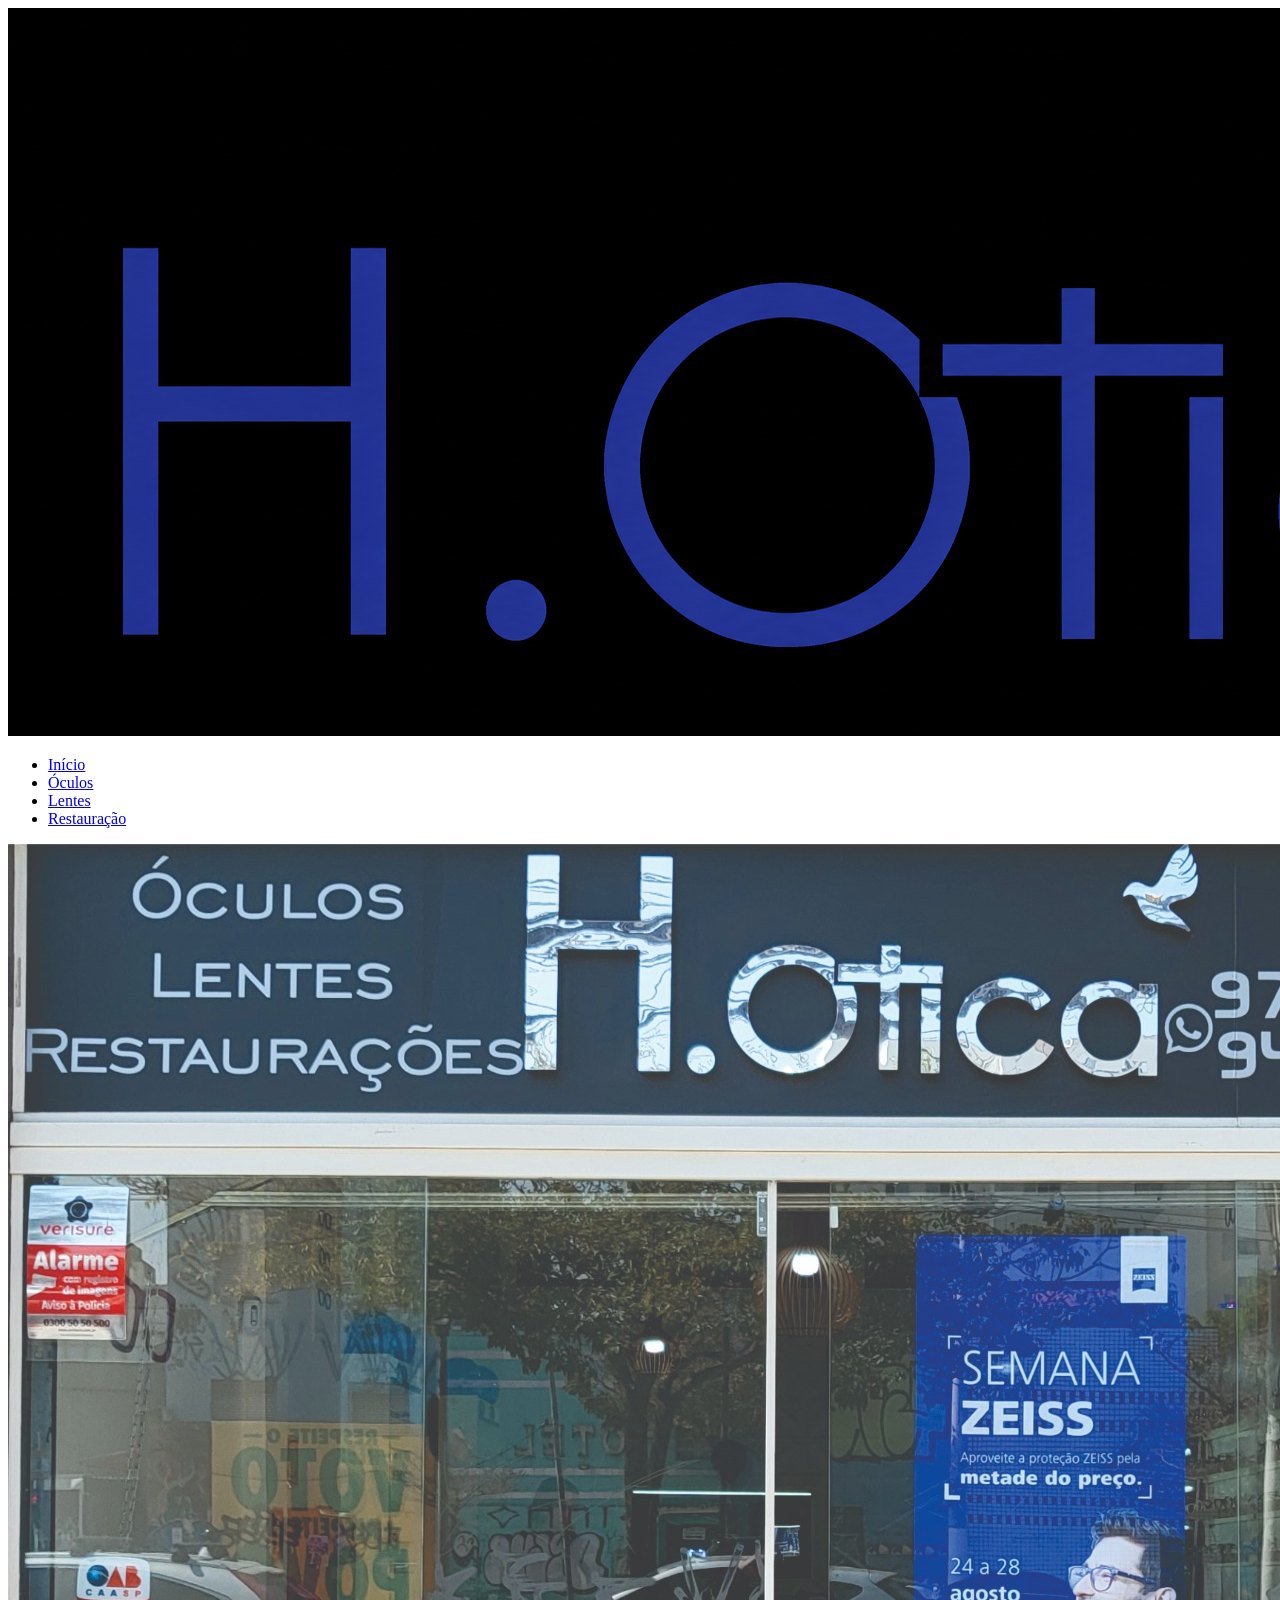
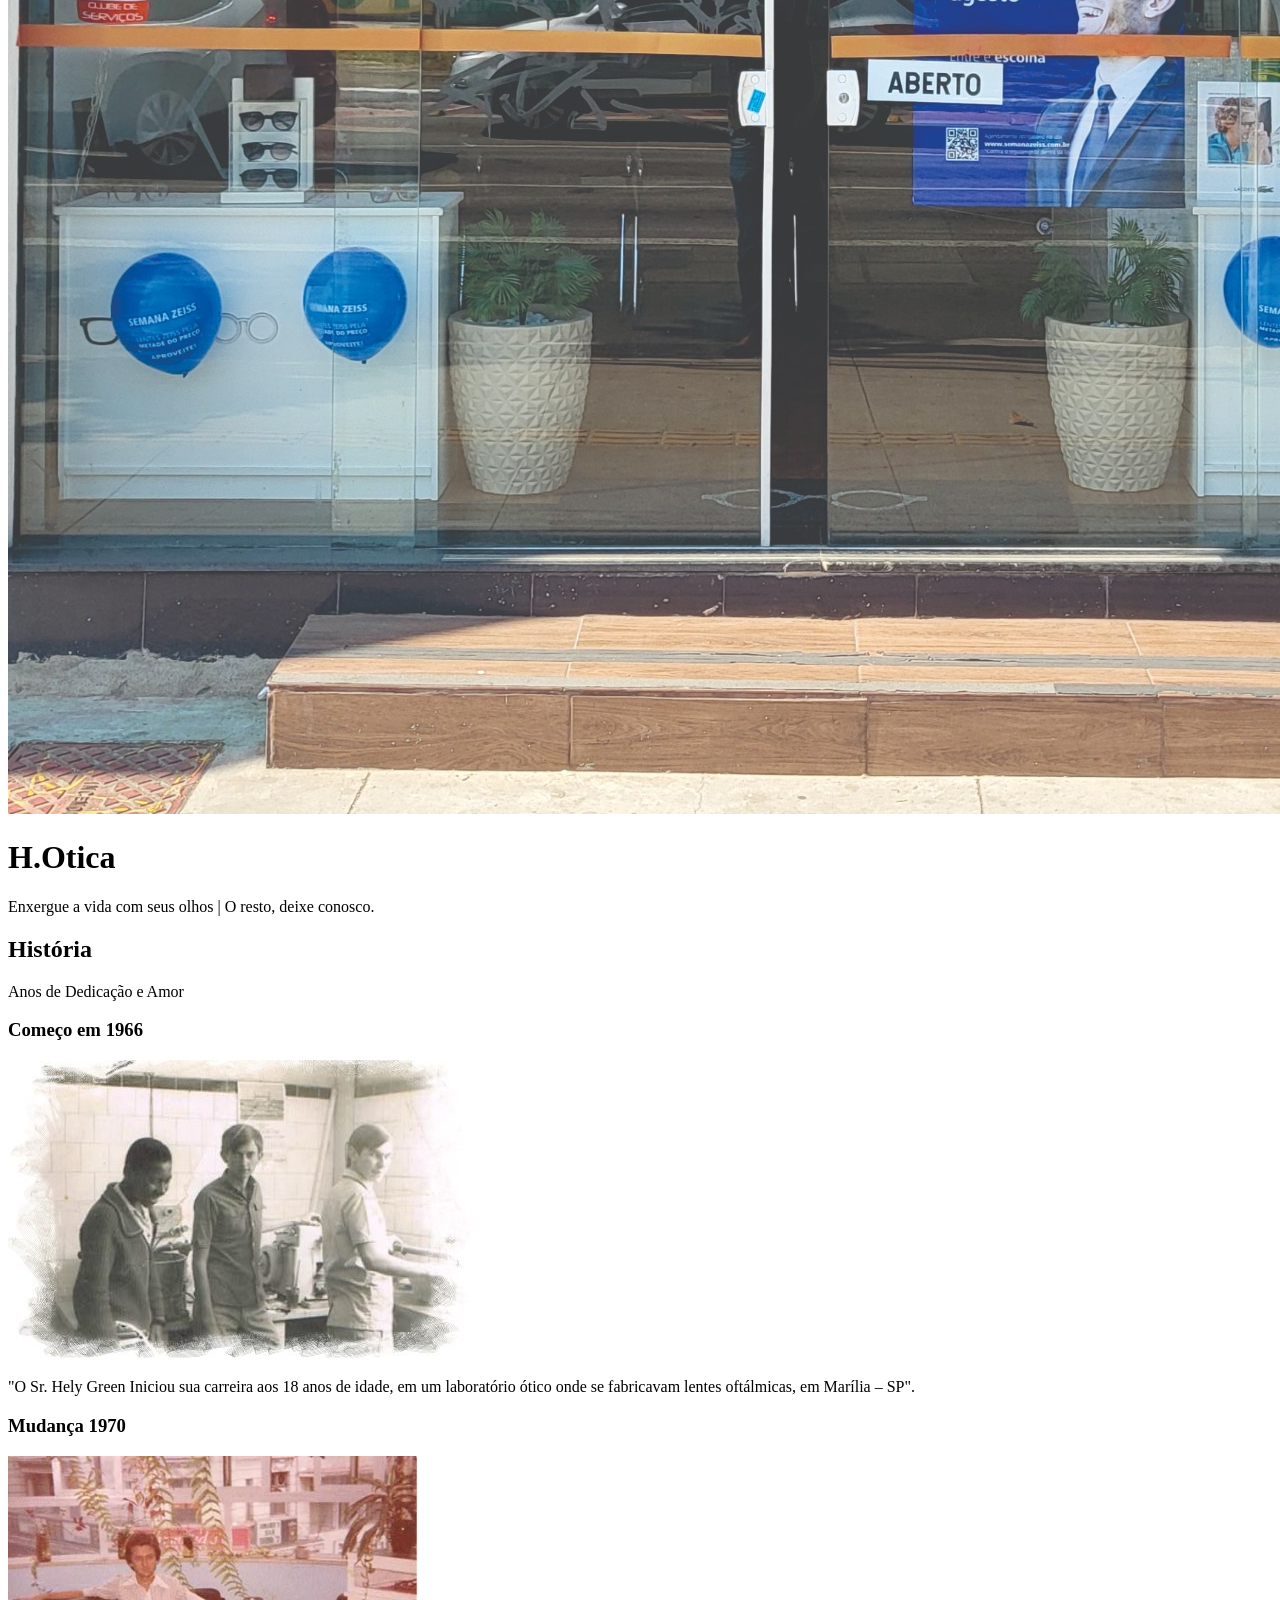
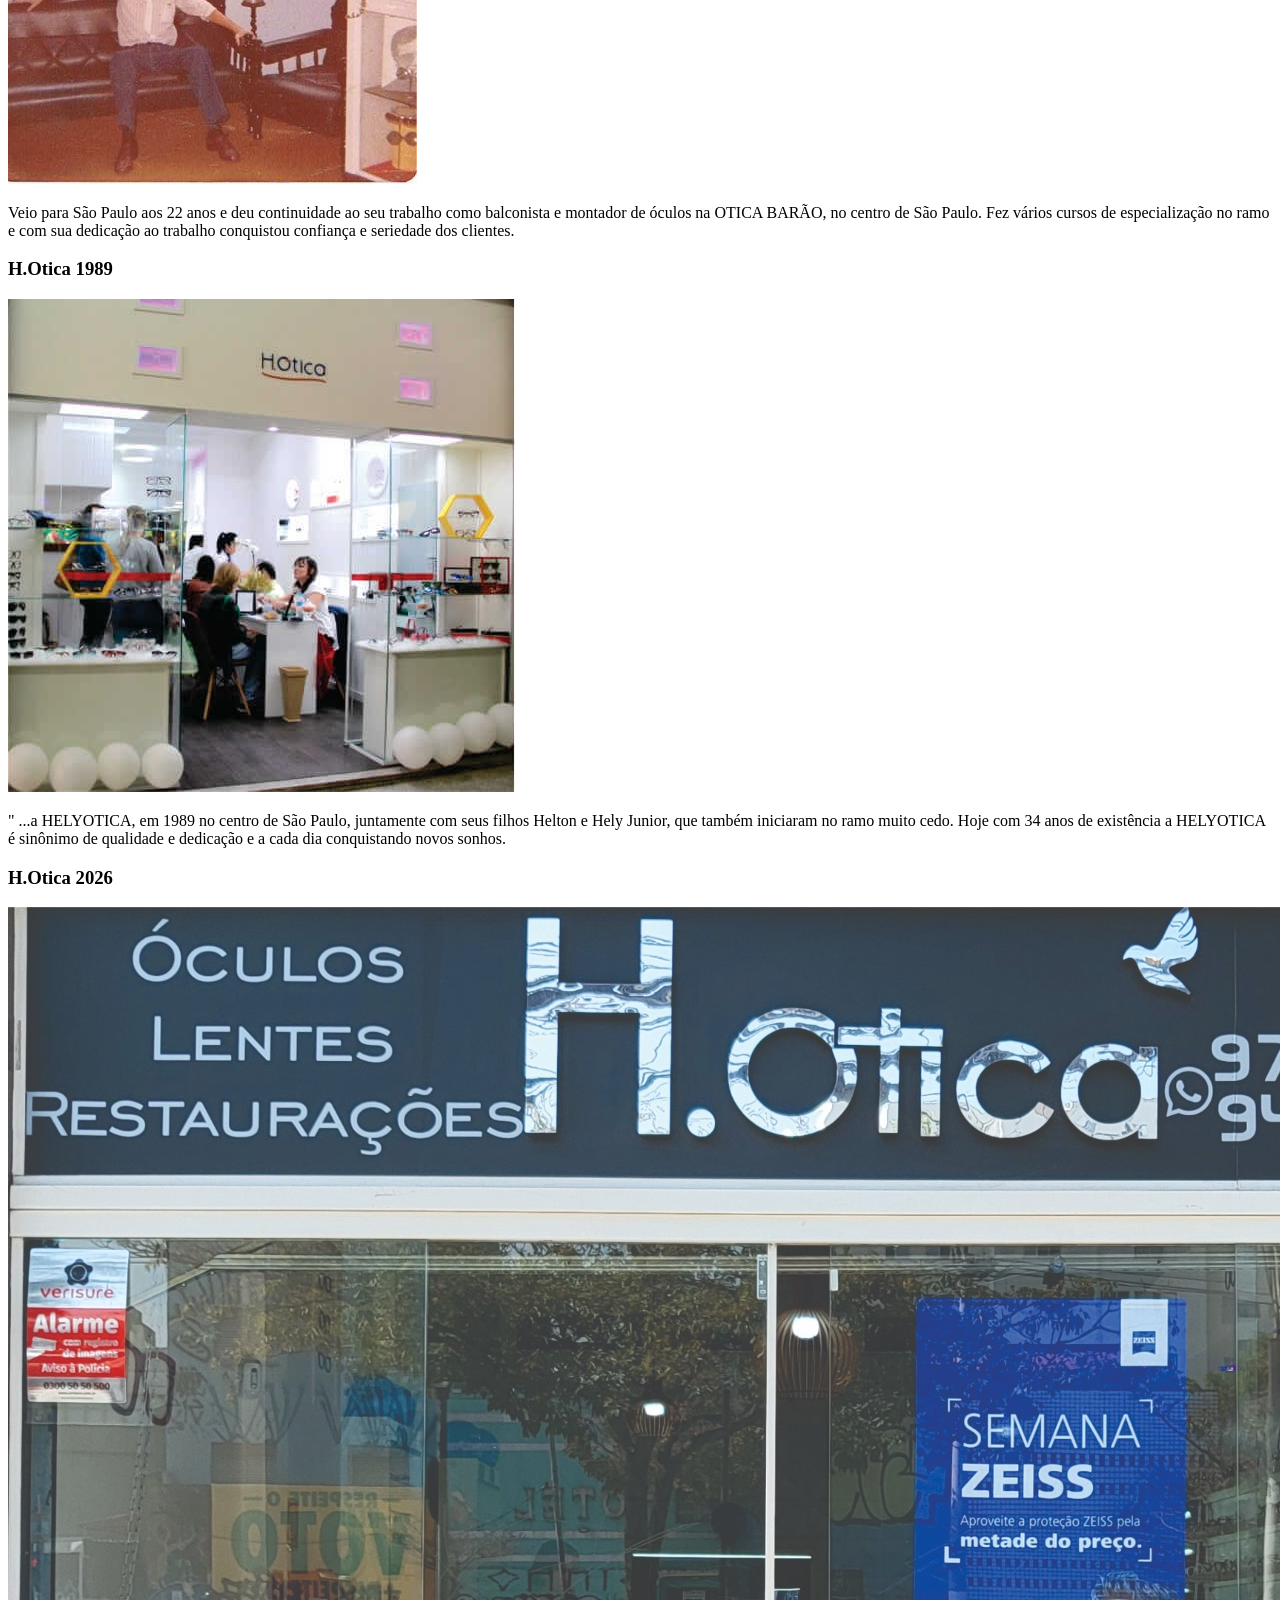
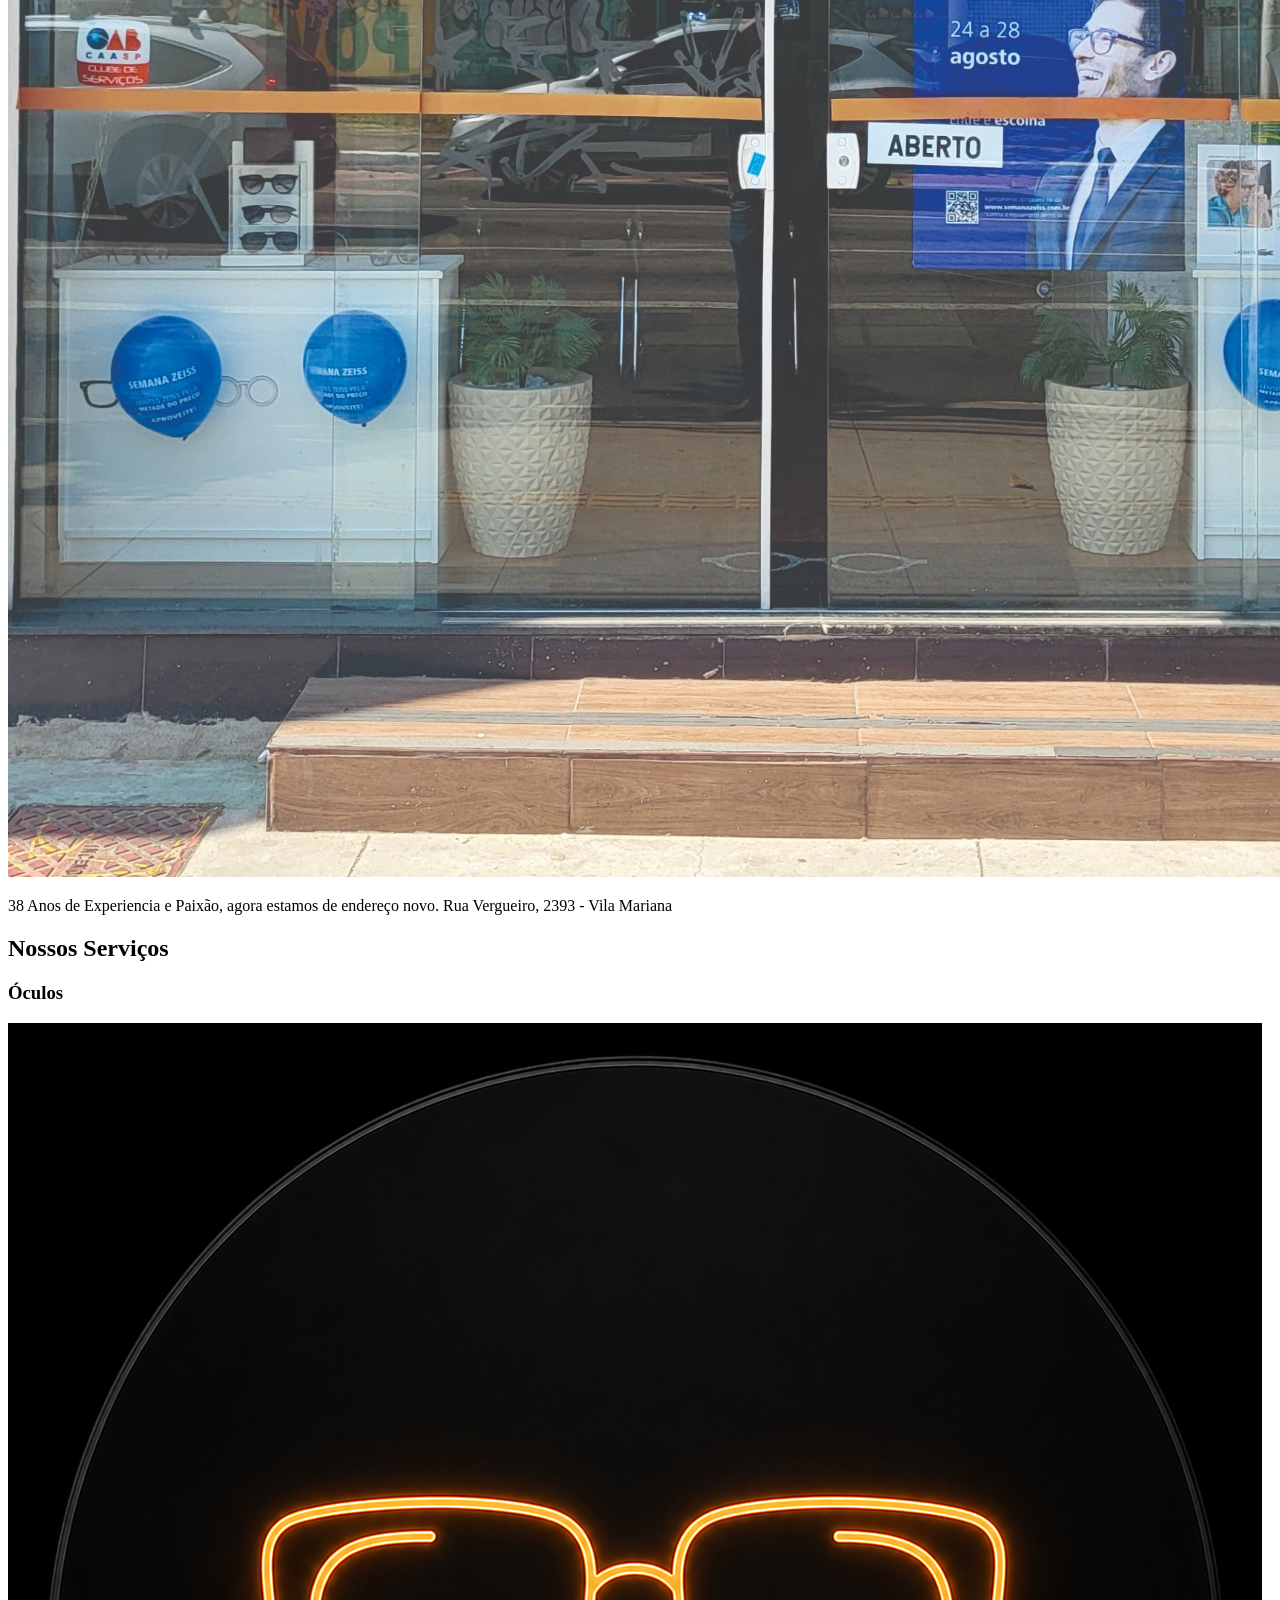
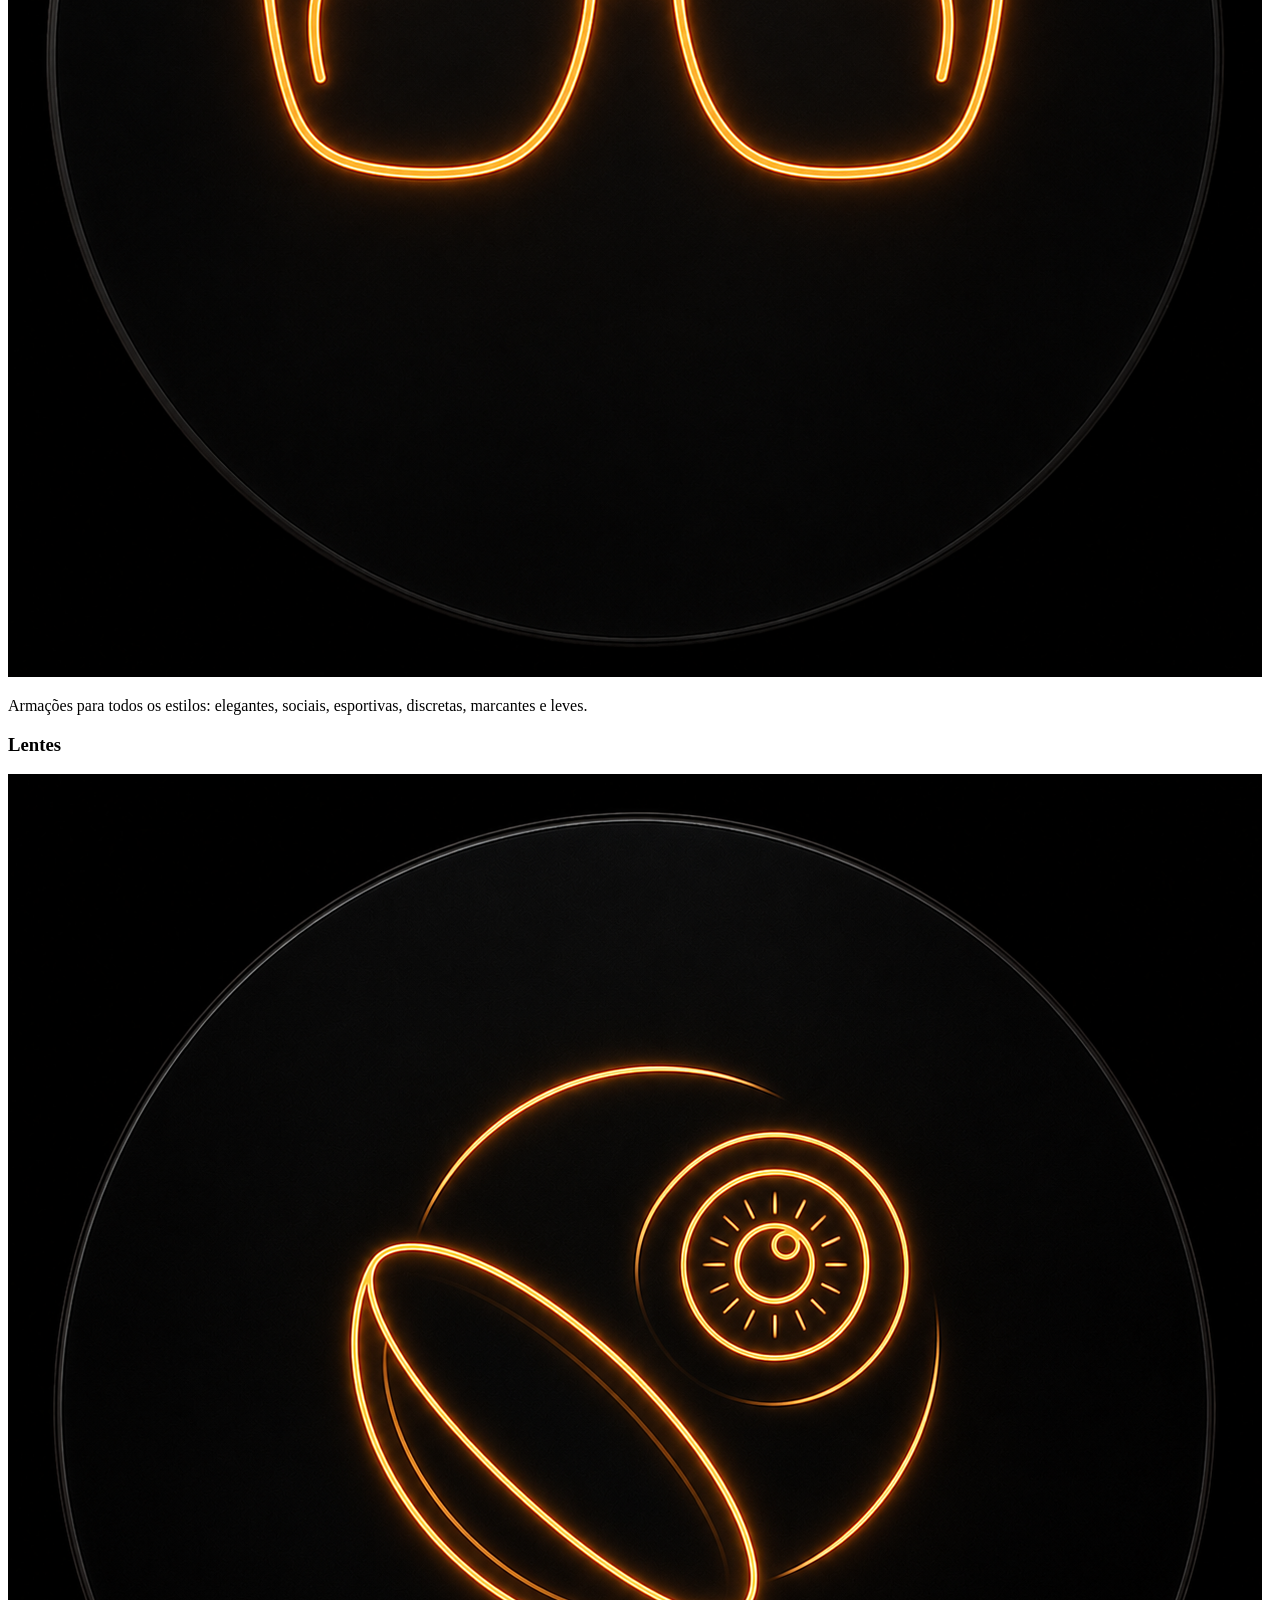
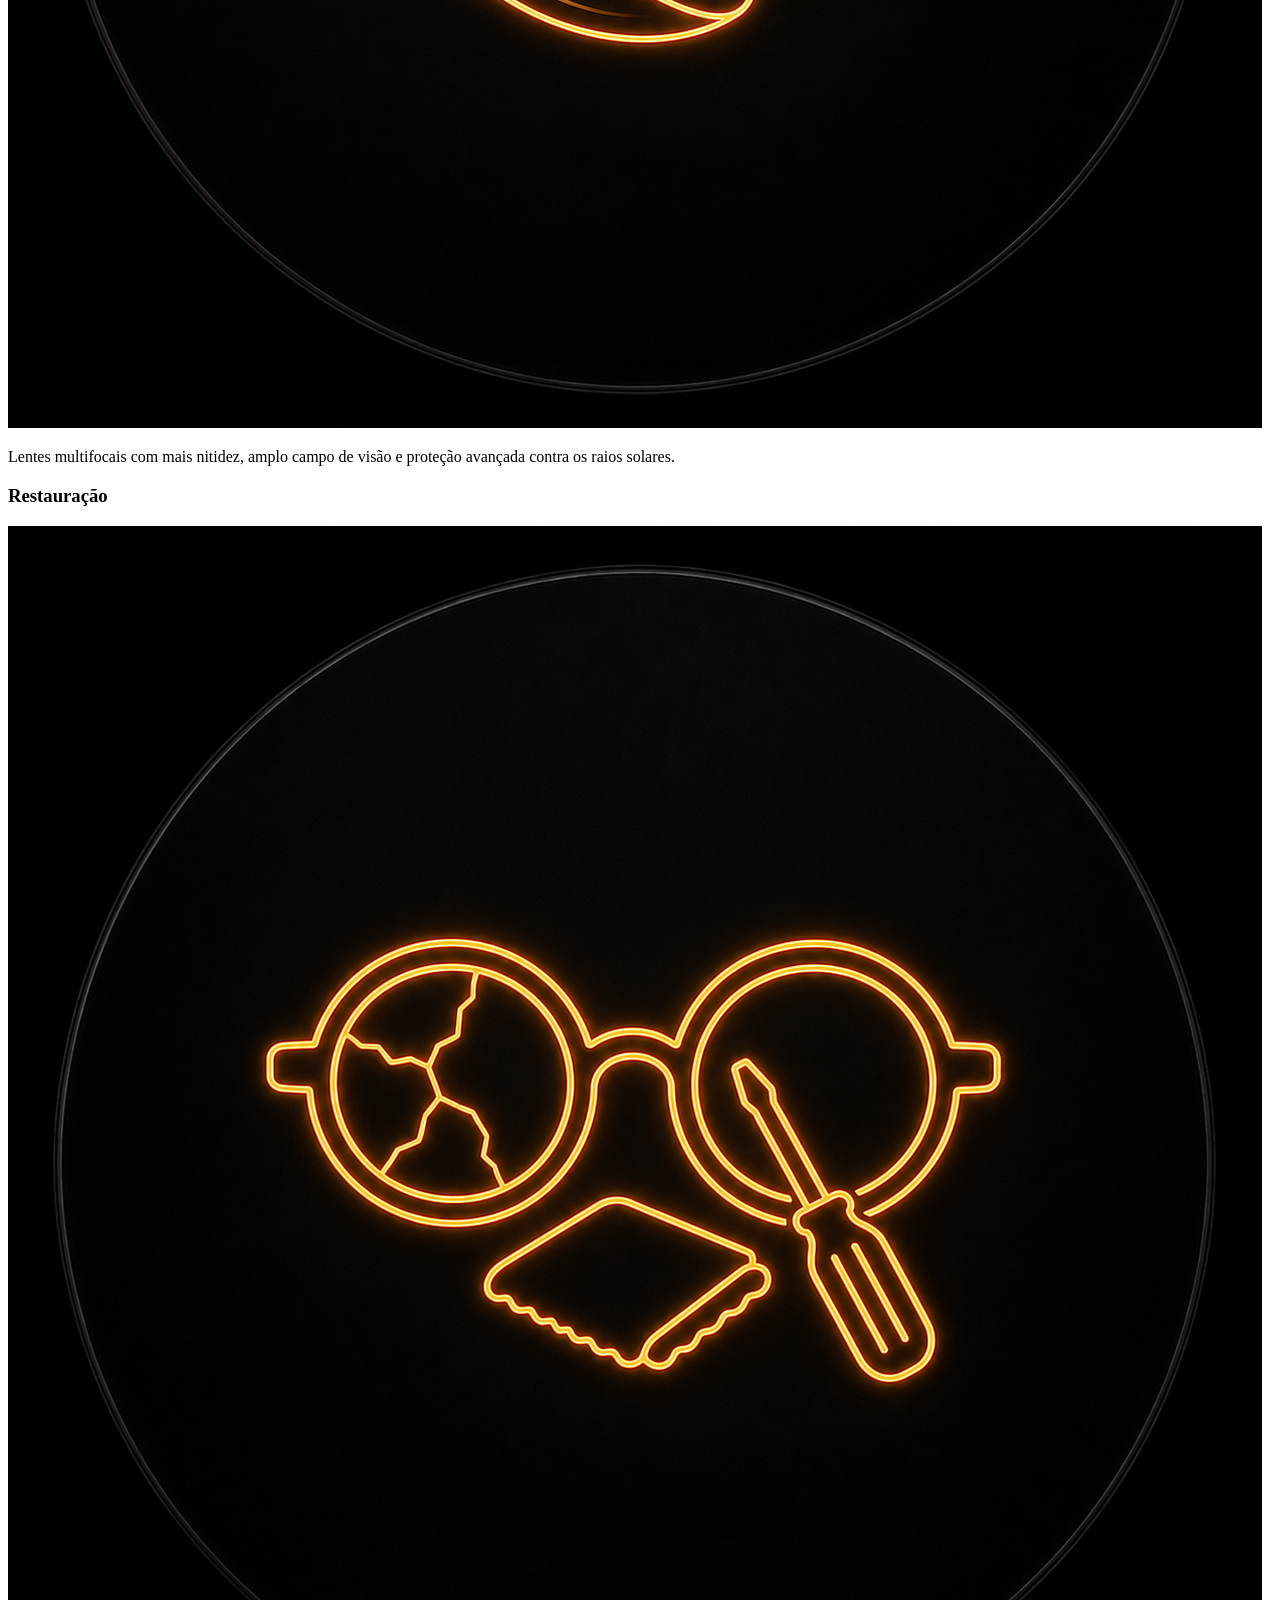
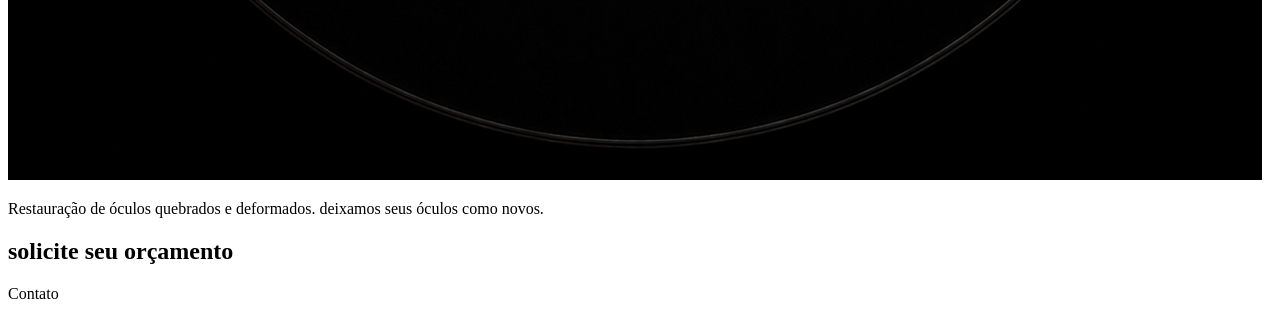
==== hotica.html @ 4bc835ba "primeiro commit" ====
<!DOCTYPE html>
<html lang="pt-BR">
<head>
    <meta charset="UTF-8">
    <meta name="viewport" content="width=device-width, initial-scale=1.0">
    <link rel="stylesheet" href="hotica-1.css">
    <title>H.otica</title>
</head>
<body>
    <div class = "particulas"></div>

    <nav class="menu">
        <img src="logo.png" alt="Logo da ótica" class="logo">
        <ul class="navegacao">

        <li>
            <a href="#inicio" class="'menu-link">Início</a>
        </li>

        <li>
            <a href="#oculos" class="menu-link">Óculos</a>
        </li>

        <li>
            <a href="#lentes" class="menu-link">Lentes</a>
        </li>

        <li>
            <a href="#restauracao" class="menu-link">Restauração</a>
        </li>

        </ul>
    </nav>

      <main id="inicio" class="cabecalho">

        <img src="foto4.jpeg" alt="H.otica" class="foto-logo">

        <h1>H.Otica</h1>
        <p>Enxergue a vida com seus olhos | O resto, deixe conosco.</p>

        <h2 class="historia">História</h2>
          <p class="historia">Anos de Dedicação e Amor</p>
         
         <h3 class="sub=titulo">Começo em 1966</h3>
         <img src="foto1.jpeg" alt="comeco" class="foto-historia">
             <p class="texto">"O Sr. Hely Green Iniciou sua carreira aos 18 anos de idade, em um laboratório ótico onde se fabricavam lentes oftálmicas, em Marília – SP".</p>

         <h3 class="sub-titulo">Mudança 1970</h3>
         <img src="foto2.jpeg" alt="comeco">
              <p class="texto">Veio para São Paulo aos 22 anos e deu continuidade ao seu trabalho como balconista e montador de óculos na OTICA BARÃO, no centro de São Paulo. Fez vários cursos de especialização no ramo e com sua  dedicação ao trabalho conquistou confiança e seriedade dos clientes.</p>
        
         <h3 class="sub-titulo">H.Otica 1989</h3>
         <img src="foto3.jpeg" alt="comeco">
             <p>" ...a HELYOTICA, em 1989 no centro de São Paulo, juntamente com seus filhos Helton e Hely Junior, que também iniciaram no ramo muito cedo. Hoje com 34 anos de existência a HELYOTICA é sinônimo de qualidade e dedicação e a cada dia conquistando novos sonhos.</p>

         <h3 class="sub-titulo">H.Otica 2026</h3>
         <img src="foto4.jpeg" alt="comeco">
             <p class="texto">38 Anos de Experiencia e Paixão, agora estamos de endereço novo. Rua Vergueiro, 2393 - Vila Mariana</p>

        <h2 class="historia">Nossos Serviços</h2>
           <h3 class="sub-titulo">Óculos</h3>
           <img src="oculos.png" alt="oculos">
             <p class="texto">Armações para todos os estilos: elegantes, sociais, esportivas, discretas, marcantes e leves.</p>

           <h3 class="sub-titulo">Lentes</h3>
           <img src="lentes.png" alt="lentes">
             <p class="texto">Lentes multifocais com mais nitidez, amplo campo de visão e proteção avançada contra os raios solares.</p>

           <h3 class="sub-titulo">Restauração</h3>
           <img src="restaurar.png" alt="restaurar">
             <p class="texto">Restauração de óculos quebrados e deformados. deixamos seus óculos como novos.</p>
            
        <h2 class="historia">solicite seu orçamento</h2>
           <div class="contato">Contato<a href="https://api.whatsapp.com/send?phone=5511947666044&text=Ol%C3%A1%20HOTICA,%20gostaria%20de%20um%20or%C3%A7amento..."target="_blank">
           <i class="whatsapp"></i></a></div>
    </main>

</body>
</html>
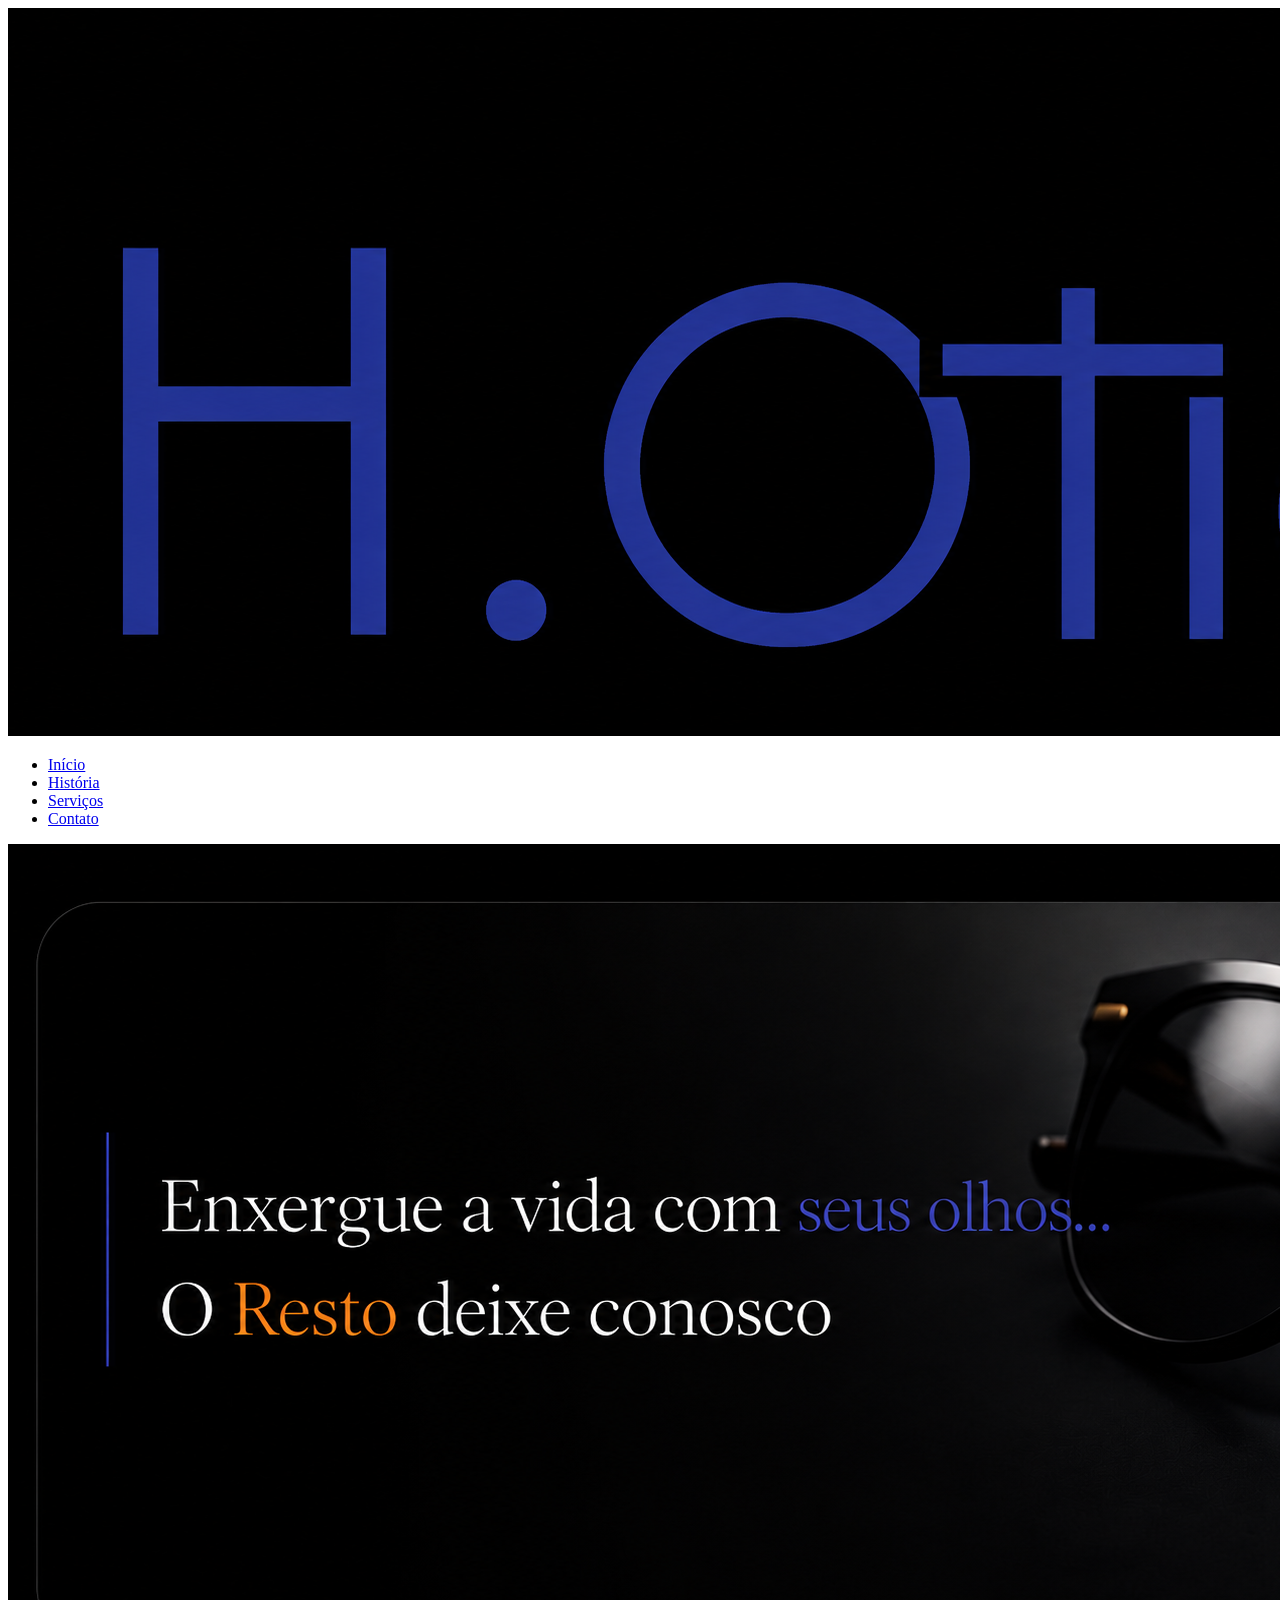
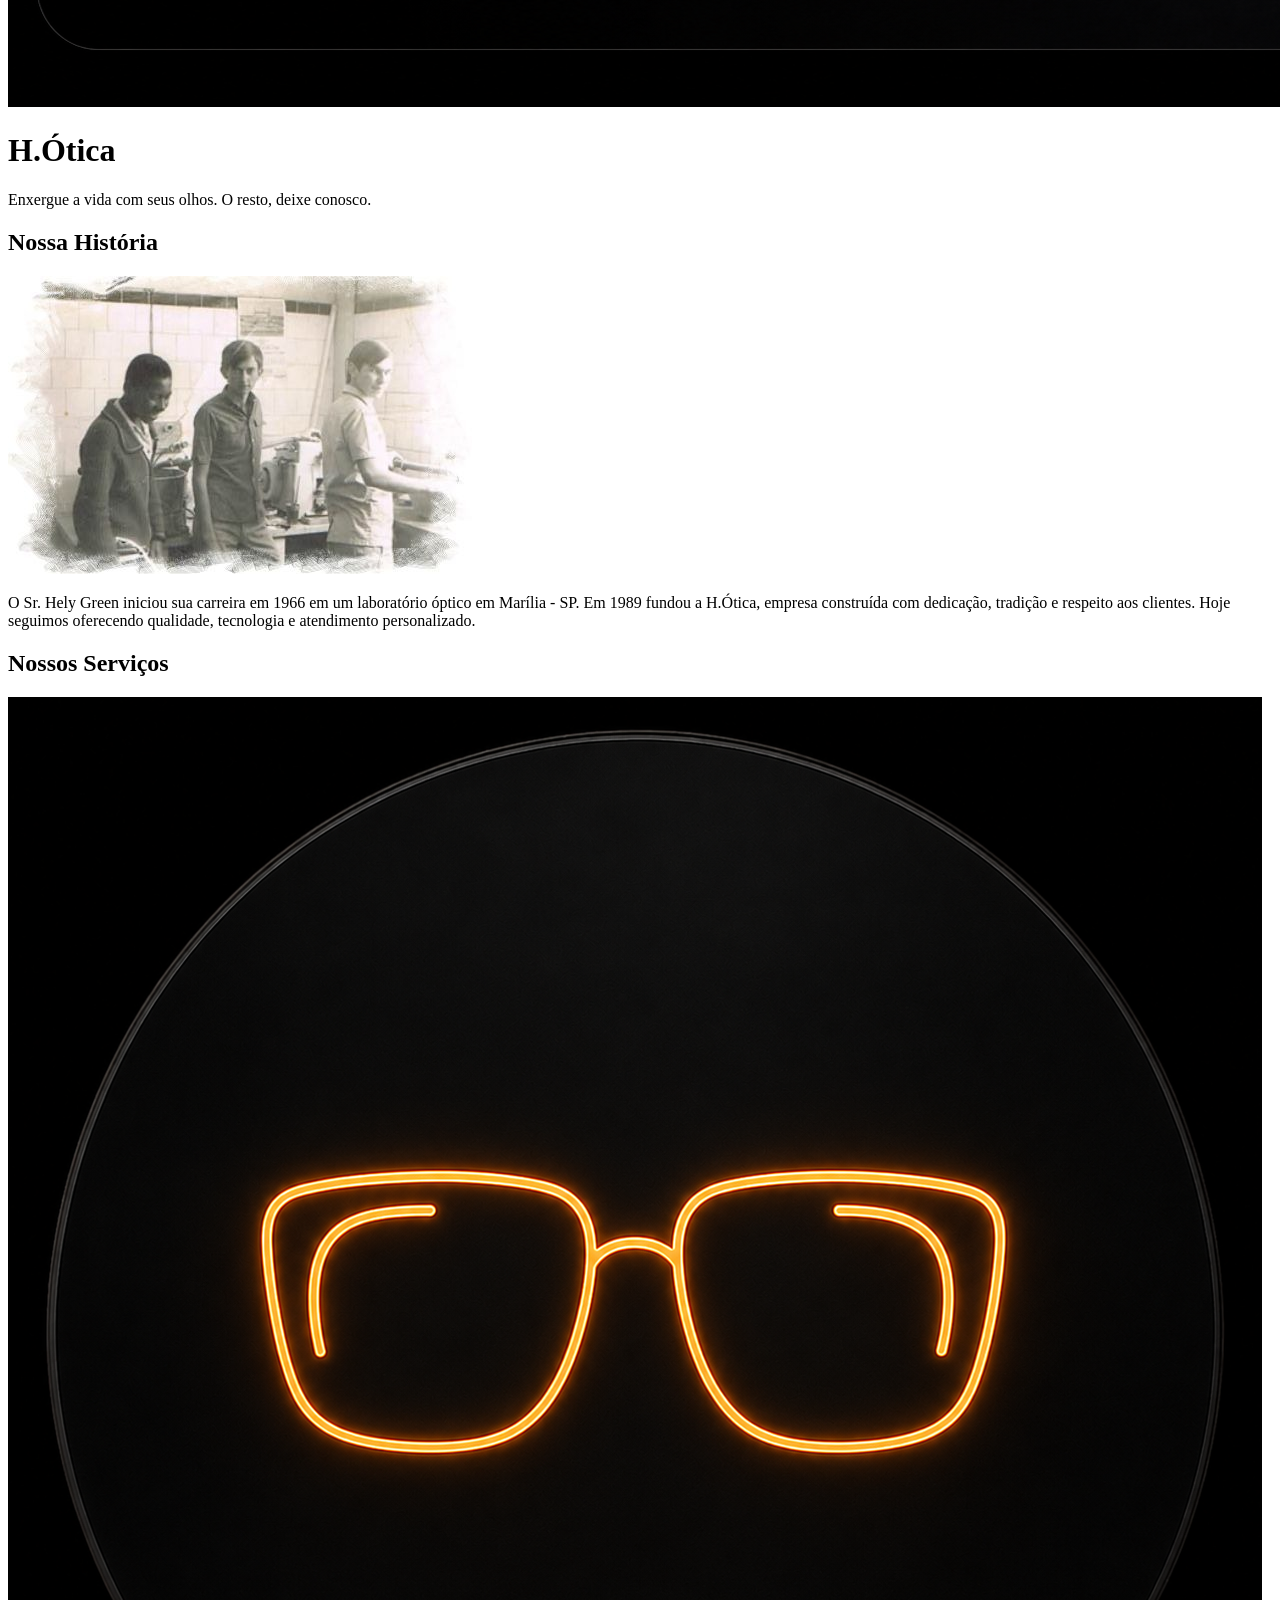
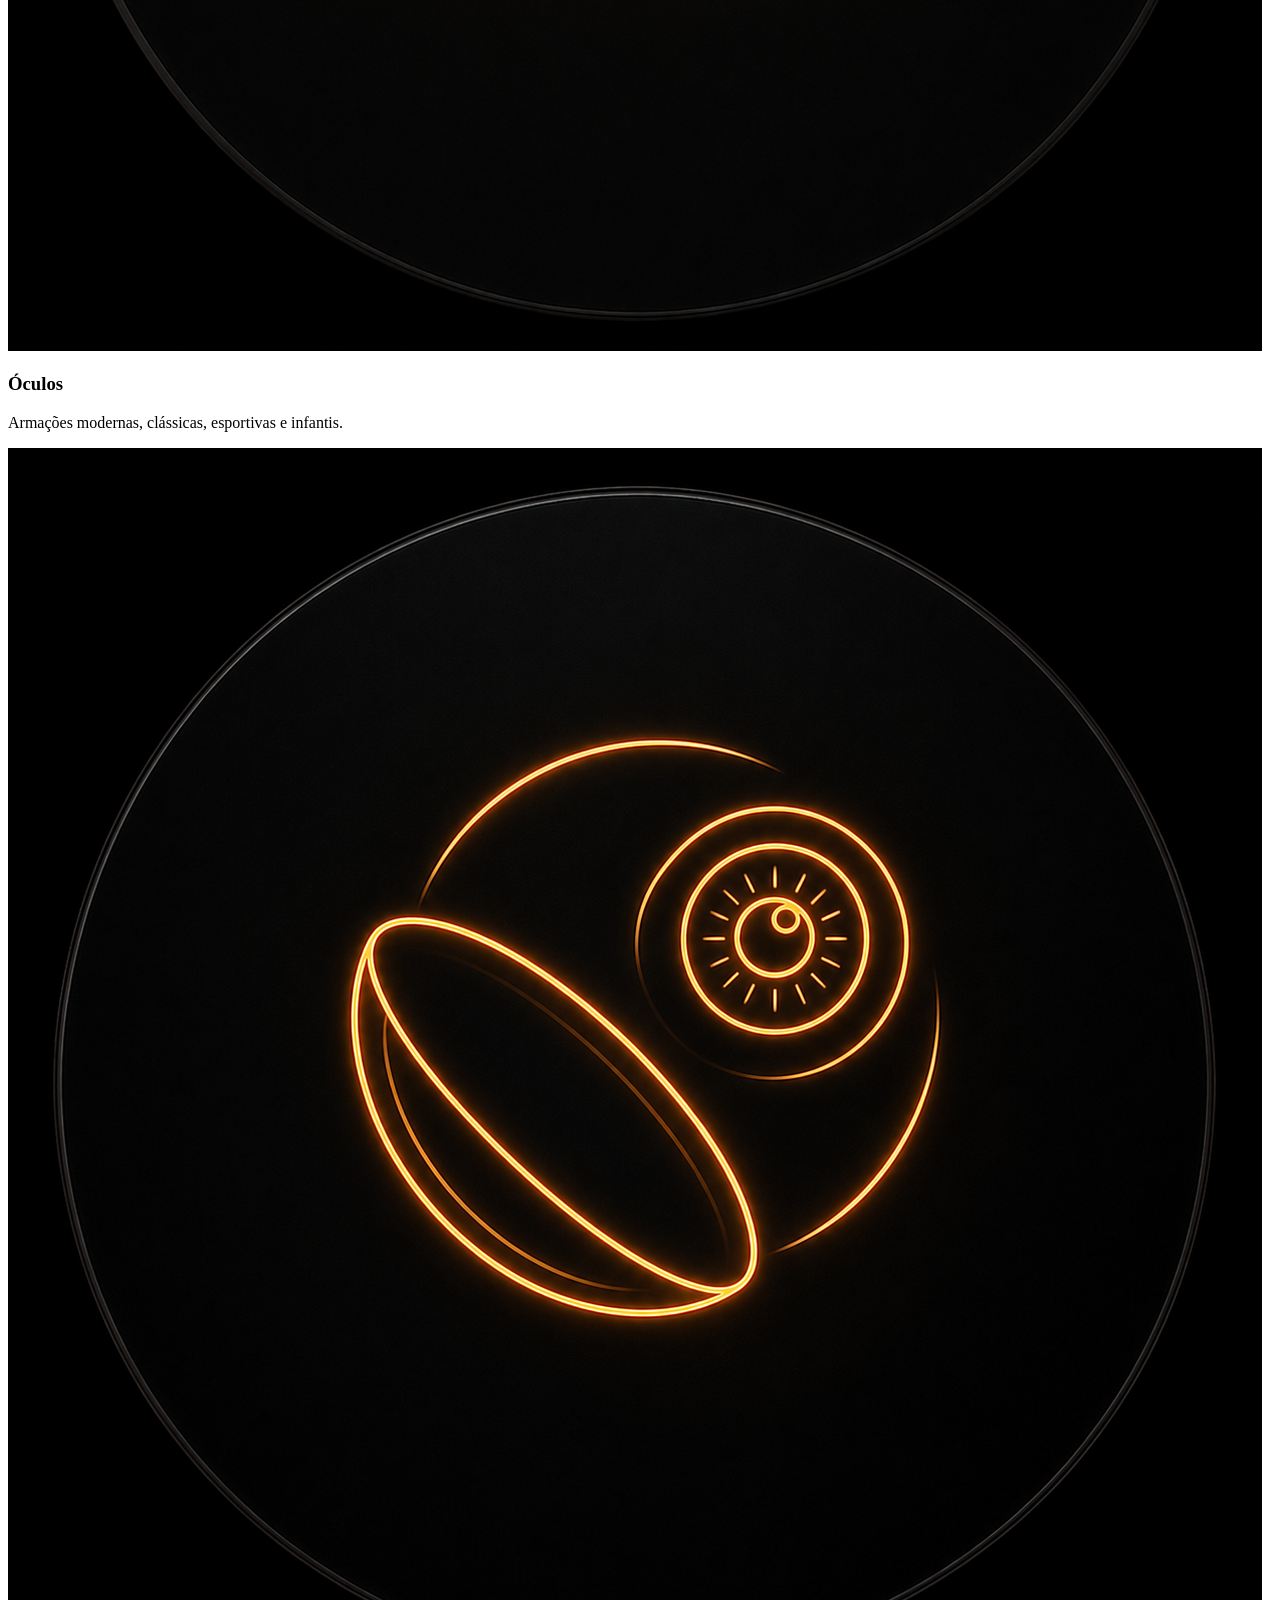
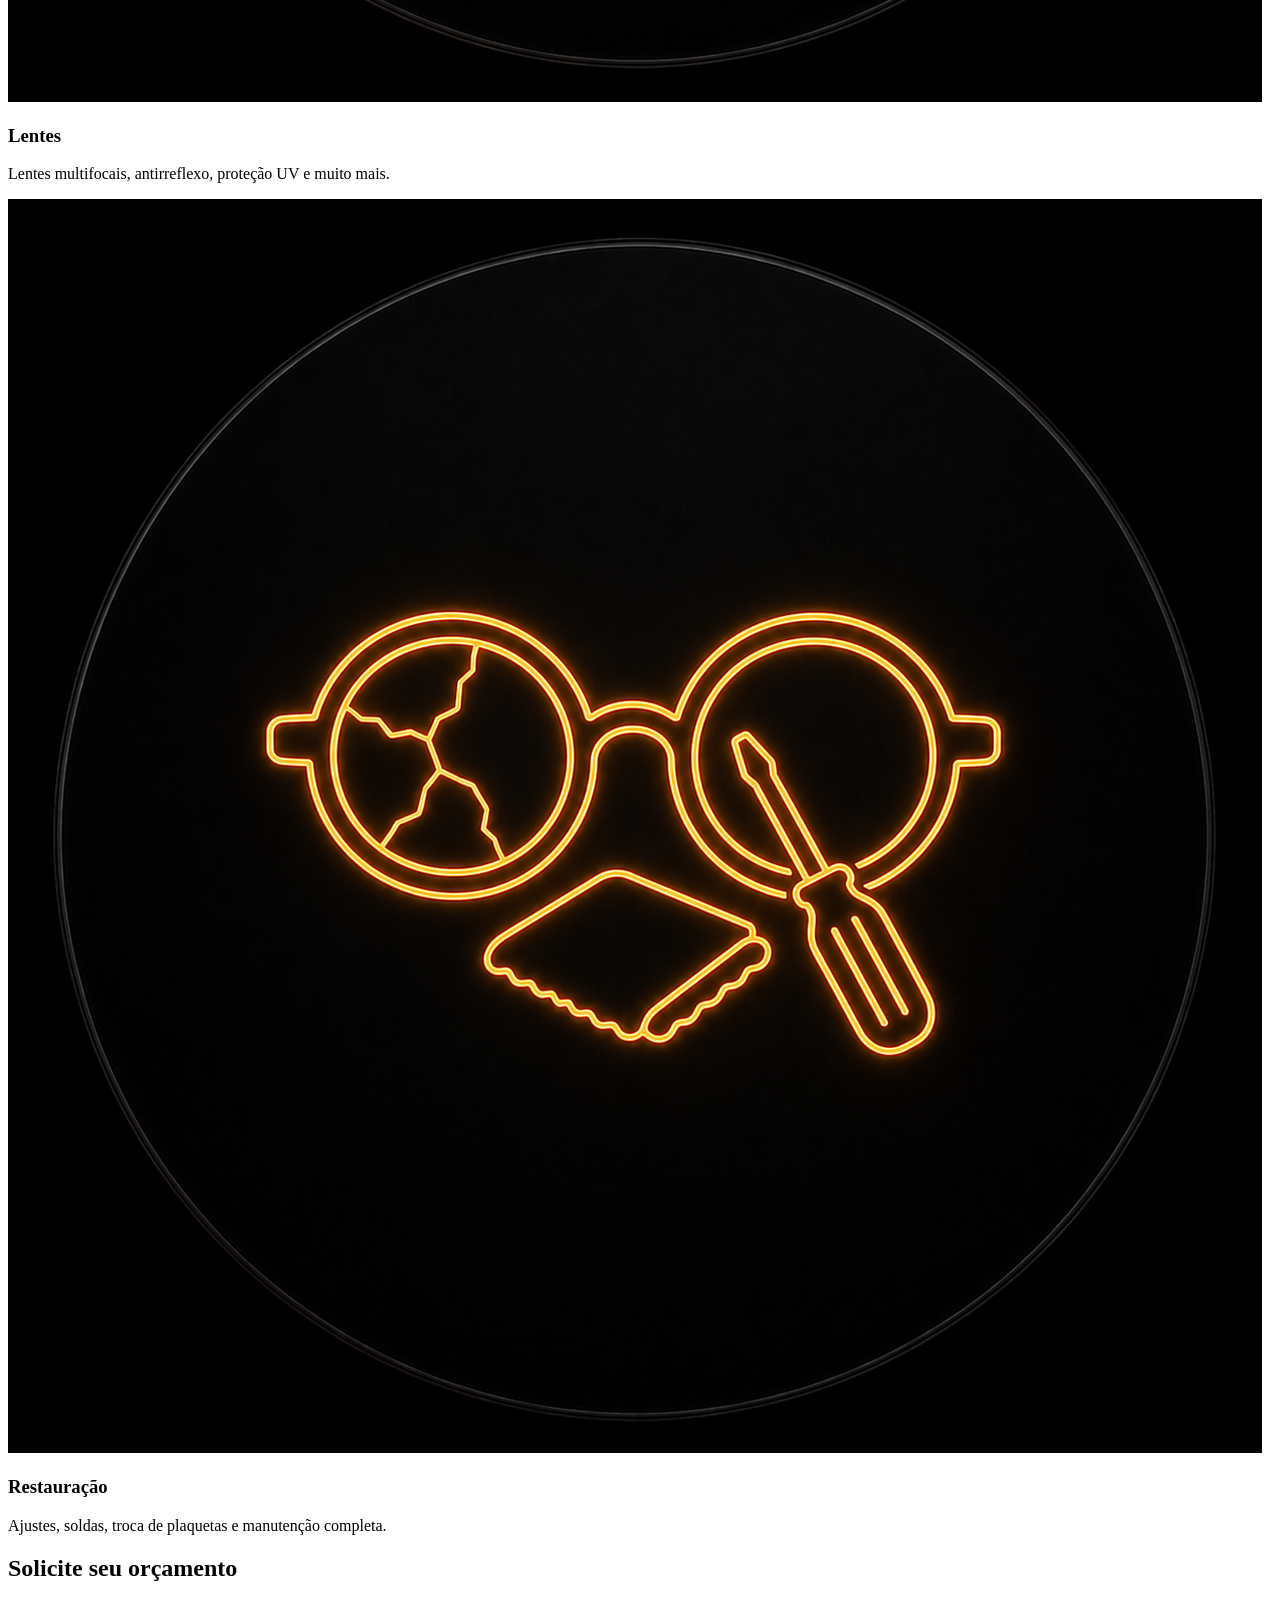
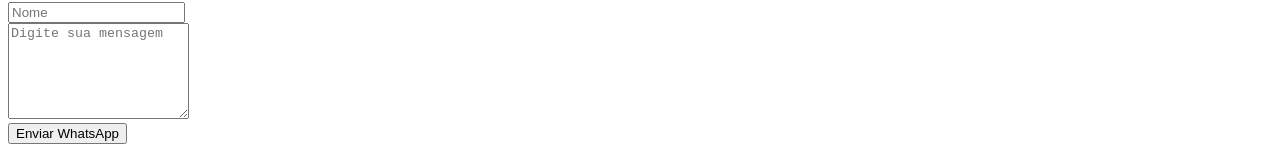
==== commit 7a167322: "Atualiza layout da página inicial" ====
--- a/hotica.html
+++ b/hotica.html
@@ -1,80 +1,197 @@
 <!DOCTYPE html>
 <html lang="pt-BR">
+
 <head>
     <meta charset="UTF-8">
     <meta name="viewport" content="width=device-width, initial-scale=1.0">
+    <title>H.Ótica</title>
+
     <link rel="stylesheet" href="hotica-1.css">
-    <title>H.otica</title>
 </head>
+
 <body>
-    <div class = "particulas"></div>
 
-    <nav class="menu">
-        <img src="logo.png" alt="Logo da ótica" class="logo">
-        <ul class="navegacao">
+    <div class="particulas"></div>
 
-        <li>
-            <a href="#inicio" class="'menu-link">Início</a>
-        </li>
+    <nav class="navegacao">
 
-        <li>
-            <a href="#oculos" class="menu-link">Óculos</a>
-        </li>
+        <img src="logo.png" alt="Logo da H.Ótica" class="logo">
 
-        <li>
-            <a href="#lentes" class="menu-link">Lentes</a>
-        </li>
+        <ul class="menu">
+            <li><a href="#inicio" class="menu-link">Início</a></li>
+            <li><a href="#historia" class="menu-link">História</a></li>
+            <li><a href="#servicos" class="menu-link">Serviços</a></li>
+            <li><a href="#contato" class="menu-link">Contato</a></li>
+        </ul>
 
-        <li>
-            <a href="#restauracao" class="menu-link">Restauração</a>
-        </li>
-
-        </ul>
     </nav>
 
-      <main id="inicio" class="cabecalho">
+    <main id="inicio" class="cabecalho">
 
-        <img src="foto4.jpeg" alt="H.otica" class="foto-logo">
+        <img src="banner_oculos.png" class="banner" alt="Banner">
 
-        <h1>H.Otica</h1>
-        <p>Enxergue a vida com seus olhos | O resto, deixe conosco.</p>
+        <h1>H.Ótica</h1>
 
-        <h2 class="historia">História</h2>
-          <p class="historia">Anos de Dedicação e Amor</p>
-         
-         <h3 class="sub=titulo">Começo em 1966</h3>
-         <img src="foto1.jpeg" alt="comeco" class="foto-historia">
-             <p class="texto">"O Sr. Hely Green Iniciou sua carreira aos 18 anos de idade, em um laboratório ótico onde se fabricavam lentes oftálmicas, em Marília – SP".</p>
+        <p>
+            Enxergue a vida com seus olhos.
+            O resto, deixe conosco.
+        </p>
 
-         <h3 class="sub-titulo">Mudança 1970</h3>
-         <img src="foto2.jpeg" alt="comeco">
-              <p class="texto">Veio para São Paulo aos 22 anos e deu continuidade ao seu trabalho como balconista e montador de óculos na OTICA BARÃO, no centro de São Paulo. Fez vários cursos de especialização no ramo e com sua  dedicação ao trabalho conquistou confiança e seriedade dos clientes.</p>
-        
-         <h3 class="sub-titulo">H.Otica 1989</h3>
-         <img src="foto3.jpeg" alt="comeco">
-             <p>" ...a HELYOTICA, em 1989 no centro de São Paulo, juntamente com seus filhos Helton e Hely Junior, que também iniciaram no ramo muito cedo. Hoje com 34 anos de existência a HELYOTICA é sinônimo de qualidade e dedicação e a cada dia conquistando novos sonhos.</p>
-
-         <h3 class="sub-titulo">H.Otica 2026</h3>
-         <img src="foto4.jpeg" alt="comeco">
-             <p class="texto">38 Anos de Experiencia e Paixão, agora estamos de endereço novo. Rua Vergueiro, 2393 - Vila Mariana</p>
-
-        <h2 class="historia">Nossos Serviços</h2>
-           <h3 class="sub-titulo">Óculos</h3>
-           <img src="oculos.png" alt="oculos">
-             <p class="texto">Armações para todos os estilos: elegantes, sociais, esportivas, discretas, marcantes e leves.</p>
-
-           <h3 class="sub-titulo">Lentes</h3>
-           <img src="lentes.png" alt="lentes">
-             <p class="texto">Lentes multifocais com mais nitidez, amplo campo de visão e proteção avançada contra os raios solares.</p>
-
-           <h3 class="sub-titulo">Restauração</h3>
-           <img src="restaurar.png" alt="restaurar">
-             <p class="texto">Restauração de óculos quebrados e deformados. deixamos seus óculos como novos.</p>
-            
-        <h2 class="historia">solicite seu orçamento</h2>
-           <div class="contato">Contato<a href="https://api.whatsapp.com/send?phone=5511947666044&text=Ol%C3%A1%20HOTICA,%20gostaria%20de%20um%20or%C3%A7amento..."target="_blank">
-           <i class="whatsapp"></i></a></div>
     </main>
 
+    <section id="historia" class="sobre">
+
+        <h2 class="sobre-titulo">Nossa História</h2>
+
+        <div class="sobre-caixa">
+
+            <img src="foto1.jpeg" class="foto-historia">
+
+            <p class="sobre-paragrafo">
+
+                O Sr. Hely Green iniciou sua carreira em 1966
+                em um laboratório óptico em Marília - SP.
+
+                Em 1989 fundou a H.Ótica,
+                empresa construída com dedicação,
+                tradição e respeito aos clientes.
+
+                Hoje seguimos oferecendo qualidade,
+                tecnologia e atendimento personalizado.
+
+            </p>
+
+        </div>
+
+    </section>
+
+    <section id="servicos" class="projetos">
+
+        <h2 class="projetos-titulo">
+            Nossos Serviços
+        </h2>
+
+        <div class="projetos-caixa">
+
+            <div class="projetos-card">
+
+                <img src="oculos.png" class="projetos-imagem">
+
+                <div class="caixa-textos-projeto">
+
+                    <h3>Óculos</h3>
+
+                    <p>
+                        Armações modernas,
+                        clássicas,
+                        esportivas e infantis.
+                    </p>
+
+                </div>
+
+            </div>
+
+            <div class="projetos-card">
+
+                <img src="lentes.png" class="projetos-imagem">
+
+                <div class="caixa-textos-projeto">
+
+                    <h3>Lentes</h3>
+
+                    <p>
+                        Lentes multifocais,
+                        antirreflexo,
+                        proteção UV
+                        e muito mais.
+                    </p>
+
+                </div>
+
+            </div>
+
+            <div class="projetos-card">
+
+                <img src="restaurar.png" class="projetos-imagem">
+
+                <div class="caixa-textos-projeto">
+
+                    <h3>Restauração</h3>
+
+                    <p>
+                        Ajustes,
+                        soldas,
+                        troca de plaquetas
+                        e manutenção completa.
+                    </p>
+
+                </div>
+
+            </div>
+
+        </div>
+
+    </section>
+
+    <section id="contato" class="contatos">
+
+        <h2 class="contatos-titulo">
+            Solicite seu orçamento
+        </h2>
+
+        <form class="formulario-contato"
+            onsubmit="enviarWhatsapp(event)">
+
+            <div class="grupo-form">
+
+                <input
+                    id="nome"
+                    class="campo-form"
+                    placeholder="Nome">
+
+            </div>
+
+            <div class="grupo-form">
+
+                <textarea
+                    id="mensagem"
+                    class="campo-form"
+                    rows="6"
+                    placeholder="Digite sua mensagem"></textarea>
+
+            </div>
+
+            <button class="botao-form">
+
+                Enviar WhatsApp
+
+            </button>
+
+        </form>
+
+    </section>
+
+<script>
+
+function enviarWhatsapp(event){
+
+event.preventDefault();
+
+const nome=document.getElementById("nome").value;
+
+const mensagem=document.getElementById("mensagem").value;
+
+const telefone="5511947666044";
+
+const texto=`Olá! Meu nome é ${nome}. ${mensagem}`;
+
+window.open(
+`https://wa.me/${telefone}?text=${encodeURIComponent(texto)}`,
+"_blank");
+
+}
+
+</script>
+
 </body>
-</html>
+</html>
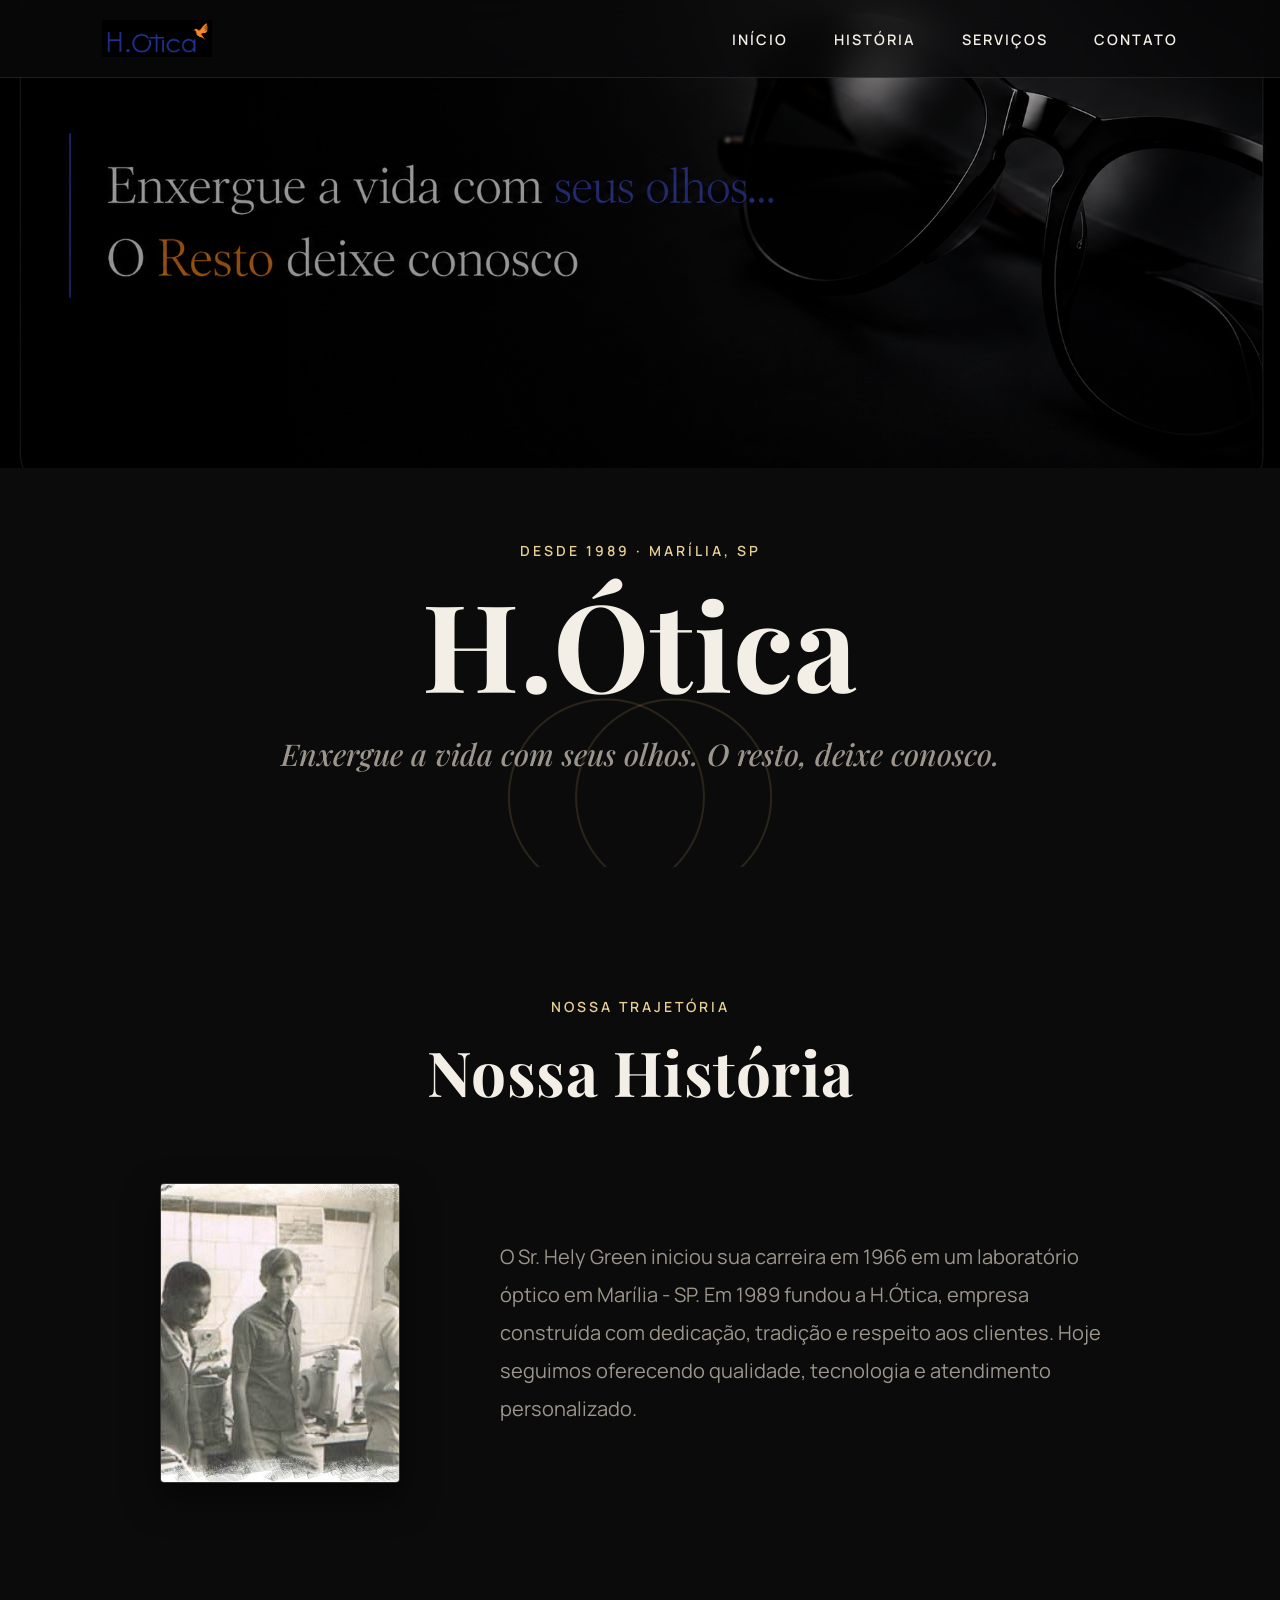
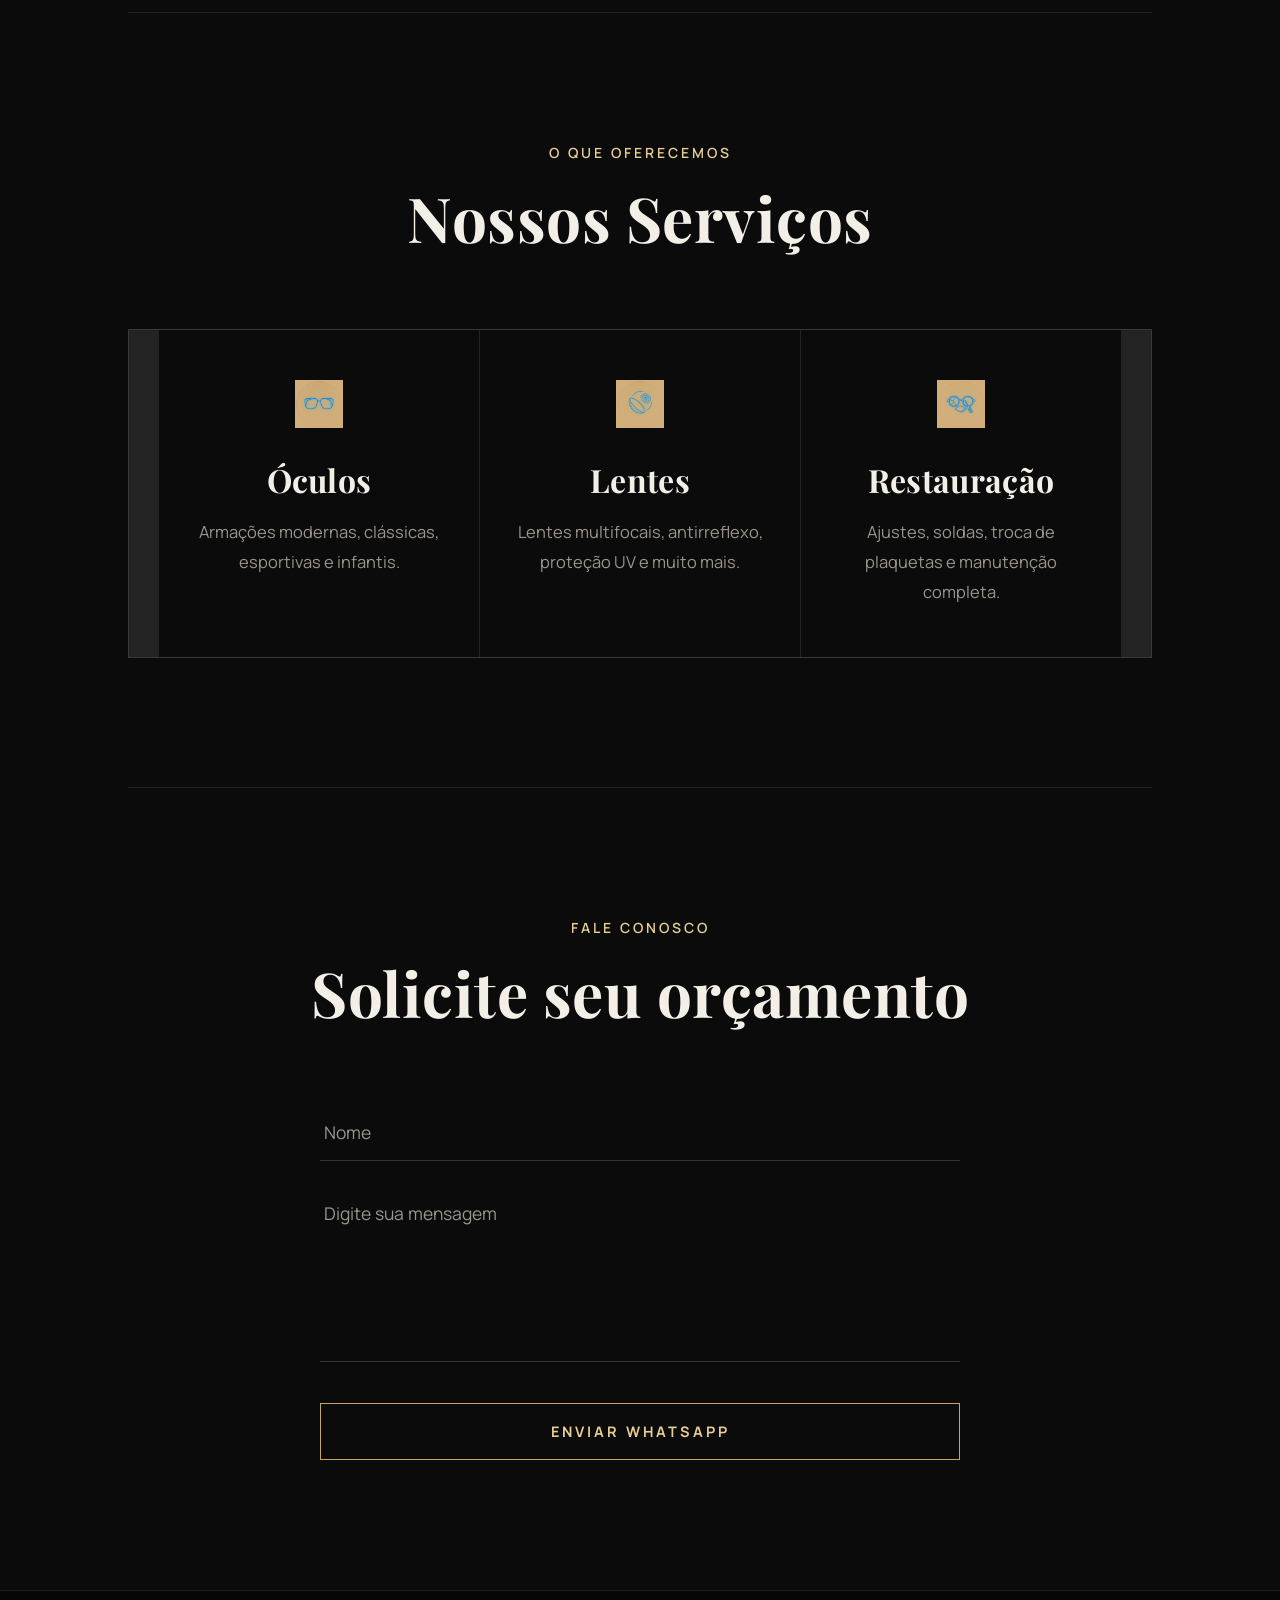
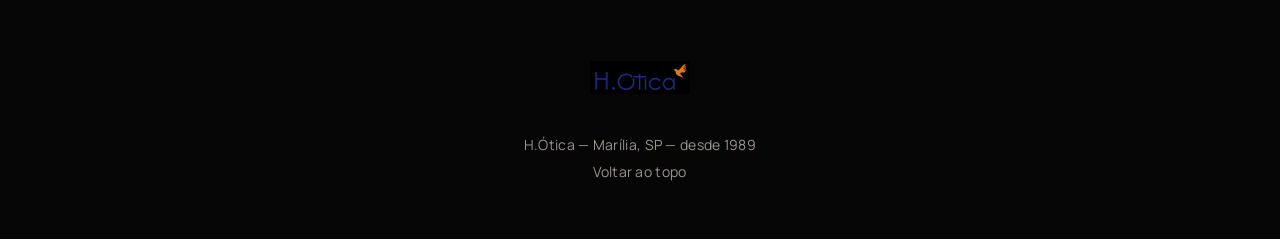
==== commit 669a6411: "Atualização e estilos da página" ====
--- a/hotica.html
+++ b/hotica.html
@@ -28,19 +28,28 @@
 
     <main id="inicio" class="cabecalho">
 
+        <div class="cabecalho-marca" aria-hidden="true"></div>
+
         <img src="banner_oculos.png" class="banner" alt="Banner">
 
-        <h1>H.Ótica</h1>
-
-        <p>
-            Enxergue a vida com seus olhos.
-            O resto, deixe conosco.
-        </p>
+        <div class="cabecalho-texto">
+
+            <span class="eyebrow">Desde 1989 &middot; Marília, SP</span>
+
+            <h1>H.Ótica</h1>
+
+            <p>
+                Enxergue a vida com seus olhos.
+                O resto, deixe conosco.
+            </p>
+
+        </div>
 
     </main>
 
     <section id="historia" class="sobre">
 
+        <span class="eyebrow eyebrow-centro">Nossa trajetória</span>
         <h2 class="sobre-titulo">Nossa História</h2>
 
         <div class="sobre-caixa">
@@ -67,6 +76,7 @@
 
     <section id="servicos" class="projetos">
 
+        <span class="eyebrow eyebrow-centro">O que oferecemos</span>
         <h2 class="projetos-titulo">
             Nossos Serviços
         </h2>
@@ -135,6 +145,7 @@
 
     <section id="contato" class="contatos">
 
+        <span class="eyebrow eyebrow-centro">Fale conosco</span>
         <h2 class="contatos-titulo">
             Solicite seu orçamento
         </h2>
@@ -171,6 +182,15 @@
 
     </section>
 
+    <footer>
+
+        <img src="logo.png" alt="Logo da H.Ótica">
+
+        <p>H.Ótica &mdash; Marília, SP &mdash; desde 1989</p>
+        <p><a href="#inicio">Voltar ao topo</a></p>
+
+    </footer>
+
 <script>
 
 function enviarWhatsapp(event){
--- a/hotica-1.css
+++ b/hotica-1.css
@@ -0,0 +1,831 @@
+/*==================================================
+                GOOGLE FONTS
+==================================================*/
+
+@import url('https://fonts.googleapis.com/css2?family=Manrope:wght@300;400;500;600;700;800&family=Playfair+Display:ital,wght@0,400;0,500;0,600;0,700;1,400;1,500&display=swap');
+
+/*==================================================
+                RESET
+==================================================*/
+
+*{
+    margin:0;
+    padding:0;
+    box-sizing:border-box;
+}
+
+html{
+    scroll-behavior:smooth;
+}
+
+body{
+
+    background:var(--bg);
+    color:var(--ivory);
+
+    font-family:"Manrope",sans-serif;
+    font-size:17px;
+
+    overflow-x:hidden;
+
+}
+
+ul, ol{
+    list-style:none;
+}
+
+a{
+    color:inherit;
+}
+
+/*==================================================
+                CORES  —  boutique óptica
+    charcoal profundo · latão envelhecido · marfim
+==================================================*/
+
+:root{
+
+    --bg:#0B0B0C;
+    --card:#151517;
+
+    --gold:#C7A45C;
+    --gold-light:#E7CE93;
+
+    --ivory:#F3EFE7;
+    --gray:#9C958B;
+
+    --line: rgba(243,239,231,.10);
+    --line-strong: rgba(243,239,231,.18);
+
+}
+
+/*==================================================
+                SCROLL
+==================================================*/
+
+::-webkit-scrollbar{
+
+    width:10px;
+
+}
+
+::-webkit-scrollbar-track{
+
+    background:var(--bg);
+
+}
+
+::-webkit-scrollbar-thumb{
+
+    background:var(--gold);
+
+    border-radius:20px;
+
+}
+
+/*==================================================
+                FOCO DE TECLADO
+==================================================*/
+
+a:focus-visible,
+button:focus-visible,
+input:focus-visible,
+textarea:focus-visible{
+
+    outline:1.5px solid var(--gold-light);
+    outline-offset:4px;
+
+}
+
+/*==================================================
+                NAVBAR
+==================================================*/
+
+.navegacao{
+    position: fixed;
+
+    top: 0;
+    left: 0;
+
+    width: 100%;
+
+    display: flex;
+
+    justify-content: space-between;
+
+    align-items: center;
+
+    padding: 20px 8%;
+
+    background: rgba(11,11,12,.72);
+    backdrop-filter: blur(16px) saturate(140%);
+    -webkit-backdrop-filter: blur(16px) saturate(140%);
+
+    border-bottom: 1px solid var(--line);
+
+    z-index: 999;
+}
+
+.logo{
+
+    width:110px;
+
+    transition:.4s;
+
+}
+
+.logo:hover{
+
+    transform:scale(1.03);
+
+}
+
+.menu{
+
+    display: flex;
+
+    list-style: none;
+
+    gap: 46px;
+
+    align-items: center;
+
+    padding-left: 0;
+
+}
+
+.menu li{
+
+    list-style:none;
+
+}
+
+.menu-link{
+
+    color:var(--ivory);
+
+    text-decoration:none;
+
+    text-transform:uppercase;
+
+    letter-spacing:2px;
+
+    font-size:14.5px;
+
+    font-weight:600;
+
+    position:relative;
+
+    padding-bottom:4px;
+
+    transition:color .35s;
+
+}
+
+.menu-link::after{
+
+    content:"";
+
+    position:absolute;
+
+    left:0;
+
+    bottom:0;
+
+    width:100%;
+
+    height:1px;
+
+    background:var(--gold);
+
+    transform:scaleX(0);
+    transform-origin:right;
+
+    transition:transform .4s cubic-bezier(.4,0,.2,1);
+
+}
+
+.menu-link:hover{
+
+    color:var(--gold-light);
+
+}
+
+.menu-link:hover::after{
+
+    transform:scaleX(1);
+    transform-origin:left;
+
+}
+
+/*==================================================
+                HERO
+==================================================*/
+
+.cabecalho{
+
+    position:relative;
+
+    width:100%;
+
+    padding-top:0;
+
+    overflow:hidden;
+
+}
+
+/* marca assinatura: anéis de lente sobrepostos, ecoando o nome "Ótica" */
+.cabecalho-marca{
+
+    position:absolute;
+
+    left:50%;
+
+    bottom:-40px;
+
+    width:420px;
+    height:220px;
+
+    transform:translateX(-50%);
+
+    pointer-events:none;
+
+    background:
+        radial-gradient(circle at 42% 50%, transparent 0 96px, rgba(199,164,92,.16) 97px 98px, transparent 99px),
+        radial-gradient(circle at 58% 50%, transparent 0 96px, rgba(199,164,92,.16) 97px 98px, transparent 99px);
+
+    z-index:1;
+
+    mix-blend-mode:screen;
+
+}
+
+.banner{
+
+    width:100%;
+
+    height:52vh;
+
+    max-height:480px;
+
+    object-fit:cover;
+
+    object-position:center;
+
+    display:block;
+
+    filter:brightness(.6) saturate(.95);
+
+}
+
+.cabecalho-texto{
+
+    position:relative;
+
+    width:90%;
+    max-width:760px;
+
+    margin:0 auto;
+
+    padding:70px 0 90px;
+
+    text-align:center;
+
+    z-index:3;
+
+}
+
+.eyebrow{
+
+    display:inline-block;
+
+    color:var(--gold-light);
+
+    font-size:14px;
+
+    font-weight:600;
+
+    letter-spacing:3px;
+
+    text-transform:uppercase;
+
+    margin-bottom:22px;
+
+}
+
+.eyebrow-centro{
+
+    display:block;
+
+    text-align:center;
+
+    margin-bottom:14px;
+
+}
+
+.cabecalho-texto h1{
+
+    font-family:"Playfair Display",serif;
+
+    font-weight:700;
+
+    font-size:clamp(64px,9.5vw,128px);
+
+    line-height:1;
+
+    letter-spacing:1px;
+
+    color:var(--ivory);
+
+}
+
+.cabecalho-texto p{
+
+    margin-top:28px;
+
+    font-family:"Playfair Display",serif;
+
+    font-style:italic;
+
+    font-weight:500;
+
+    font-size:clamp(21px,2.6vw,30px);
+
+    color:var(--gray);
+
+    line-height:1.5;
+
+}
+
+/*==================================================
+                SEÇÕES
+==================================================*/
+
+section{
+
+    padding:130px 10%;
+
+    position:relative;
+
+}
+
+section:not(:last-of-type)::after{
+
+    content:"";
+
+    position:absolute;
+
+    bottom:0;
+
+    left:10%;
+
+    width:80%;
+
+    height:1px;
+
+    background:var(--line);
+
+}
+
+/*==================================================
+                TITULOS
+==================================================*/
+
+.sobre-titulo,
+.projetos-titulo,
+.contatos-titulo{
+
+    font-family:"Playfair Display",serif;
+
+    font-size:62px;
+
+    font-weight:700;
+
+    text-align:center;
+
+    margin-bottom:70px;
+
+    color:var(--ivory);
+
+    letter-spacing:.5px;
+
+}
+
+/*==================================================
+                ESPAÇAMENTO
+==================================================*/
+
+.sobre{
+
+    margin-top:0;
+
+}
+
+.projetos{
+
+    margin-top:0;
+
+}
+
+.contatos{
+
+    margin-top:0;
+
+}
+
+/*==================================================
+                NOSSA HISTÓRIA
+==================================================*/
+
+.sobre-caixa{
+
+    display:flex;
+
+    align-items:center;
+
+    justify-content:center;
+
+    gap:100px;
+
+    flex-wrap:wrap;
+
+}
+
+.foto-historia{
+
+    width:240px;
+
+    height:300px;
+
+    object-fit:cover;
+
+    border-radius:4px;
+
+    transition:.5s;
+
+    box-shadow:0 15px 35px rgba(0,0,0,.5);
+
+    border:1px solid var(--line-strong);
+
+}
+
+.foto-historia:hover{
+
+    transform:translateY(-8px);
+
+}
+
+.sobre-paragrafo{
+
+    max-width:620px;
+
+    color:var(--gray);
+
+    font-size:20px;
+
+    line-height:38px;
+
+}
+
+/*==================================================
+                SERVIÇOS
+==================================================*/
+
+.projetos-caixa{
+
+    display:flex;
+
+    justify-content:center;
+
+    gap:1px;
+
+    flex-wrap:wrap;
+
+    background:var(--line);
+
+    border:1px solid var(--line);
+
+}
+
+.projetos-card{
+    width: 320px;
+    padding: 50px 35px;
+    text-align: center;
+    background:var(--bg);
+    transition:.4s;
+}
+
+.projetos-card:hover{
+
+    background:var(--card);
+
+}
+
+.projetos-imagem{
+    width: 48px !important;
+    height: 48px !important;
+
+    object-fit: contain;
+
+    display: block;
+
+    margin: 0 auto 30px;
+
+    filter: invert(74%) sepia(24%) saturate(555%) hue-rotate(357deg) brightness(93%) contrast(90%);
+
+}
+
+.caixa-textos-projeto h3{
+
+    font-family:"Playfair Display",serif;
+
+    font-size:32px;
+
+    font-weight:700;
+
+    color:var(--ivory);
+
+    margin-bottom:16px;
+
+    letter-spacing:.3px;
+
+}
+
+.caixa-textos-projeto p{
+
+    color:var(--gray);
+
+    line-height:30px;
+
+    font-size:16.5px;
+
+}
+
+/*==================================================
+                CONTATO
+==================================================*/
+
+.formulario-contato{
+
+    max-width:640px;
+
+    margin:auto;
+
+}
+
+.grupo-form{
+
+    margin-bottom:24px;
+
+}
+
+.campo-form{
+
+    width:100%;
+
+    background:transparent;
+
+    color:var(--ivory);
+
+    border:none;
+
+    border-bottom:1px solid var(--line-strong);
+
+    border-radius:0;
+
+    padding:16px 4px;
+
+    font-family:"Manrope",sans-serif;
+
+    font-size:17.5px;
+
+    transition:.3s;
+
+    outline:none;
+
+}
+
+.campo-form::placeholder{
+
+    color:var(--gray);
+
+}
+
+.campo-form:focus{
+
+    border-color:var(--gold);
+
+}
+
+textarea{
+
+    resize:none;
+
+}
+
+.botao-form{
+
+    width:100%;
+
+    margin-top:12px;
+
+    padding:18px;
+
+    background:transparent;
+
+    color:var(--gold-light);
+
+    border:1px solid var(--gold);
+
+    border-radius:0;
+
+    cursor:pointer;
+
+    font-family:"Manrope",sans-serif;
+
+    font-size:14.5px;
+
+    font-weight:700;
+
+    letter-spacing:3px;
+
+    text-transform:uppercase;
+
+    transition:.4s;
+
+}
+
+.botao-form:hover{
+
+    background:var(--gold);
+
+    color:#0B0B0C;
+
+}
+
+/*==================================================
+                RODAPÉ
+==================================================*/
+
+footer{
+
+    background:#060606;
+
+    padding:70px 10% 50px;
+
+    text-align:center;
+
+    border-top:1px solid var(--line);
+
+}
+
+footer img{
+
+    width:100px;
+
+    margin-bottom:28px;
+
+    opacity:.9;
+
+}
+
+footer p{
+
+    color:var(--gray);
+
+    margin:8px 0;
+
+    font-size:14px;
+
+    letter-spacing:.3px;
+
+}
+
+footer a{
+
+    color:var(--gray);
+
+    text-decoration:none;
+
+    transition:.3s;
+
+}
+
+footer a:hover{
+
+    color:var(--gold-light);
+
+}
+
+/*==================================================
+                RESPONSIVO
+==================================================*/
+
+@media(max-width:1000px){
+
+    .navegacao{
+
+        flex-direction:column;
+
+        gap:20px;
+
+        padding:16px 8%;
+
+    }
+
+    .menu{
+
+        gap:24px;
+
+        flex-wrap:wrap;
+
+        justify-content:center;
+
+    }
+
+    .cabecalho{
+
+        padding-top:0;
+
+    }
+
+    .banner{
+
+        height:42vh;
+
+    }
+
+    .sobre-caixa{
+
+        flex-direction:column;
+
+        text-align:center;
+
+        gap:50px;
+
+    }
+
+    .foto-historia{
+        width: 220px;
+        height: 280px;
+    }
+
+    .cabecalho-marca{
+        width:70vw;
+        max-width:340px;
+        height:180px;
+    }
+
+}
+
+@media(max-width:768px){
+
+    section{
+
+        padding:90px 8%;
+
+    }
+
+    .sobre-titulo,
+    .projetos-titulo,
+    .contatos-titulo{
+
+        font-size:44px;
+
+    }
+
+    .menu{
+
+        gap:16px;
+
+    }
+
+    .menu-link{
+
+        font-size:13px;
+        letter-spacing:1.5px;
+
+    }
+
+    .banner{
+
+        height:36vh;
+
+    }
+
+    .projetos-card{
+
+        width:280px;
+        padding: 40px 28px;
+
+    }
+
+    .sobre-paragrafo{
+
+        font-size:18px;
+
+        line-height:33px;
+
+    }
+
+}
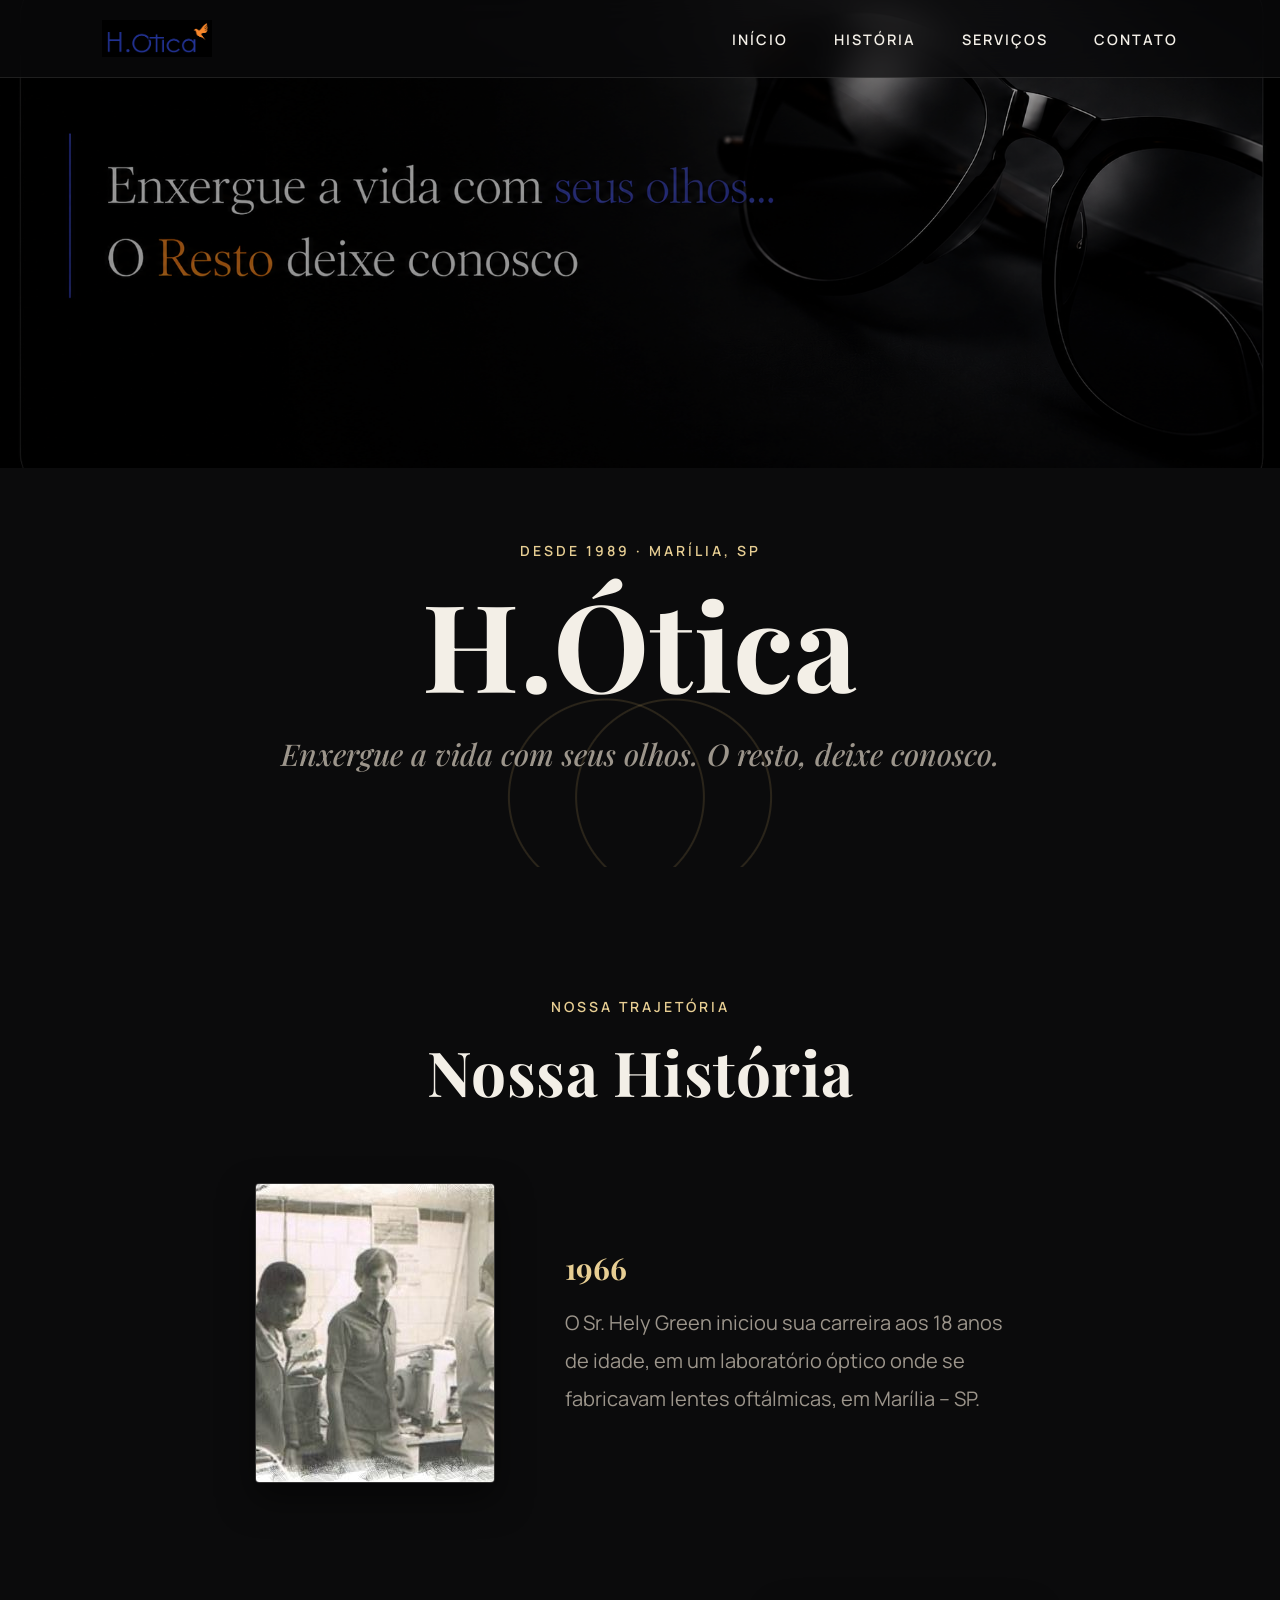
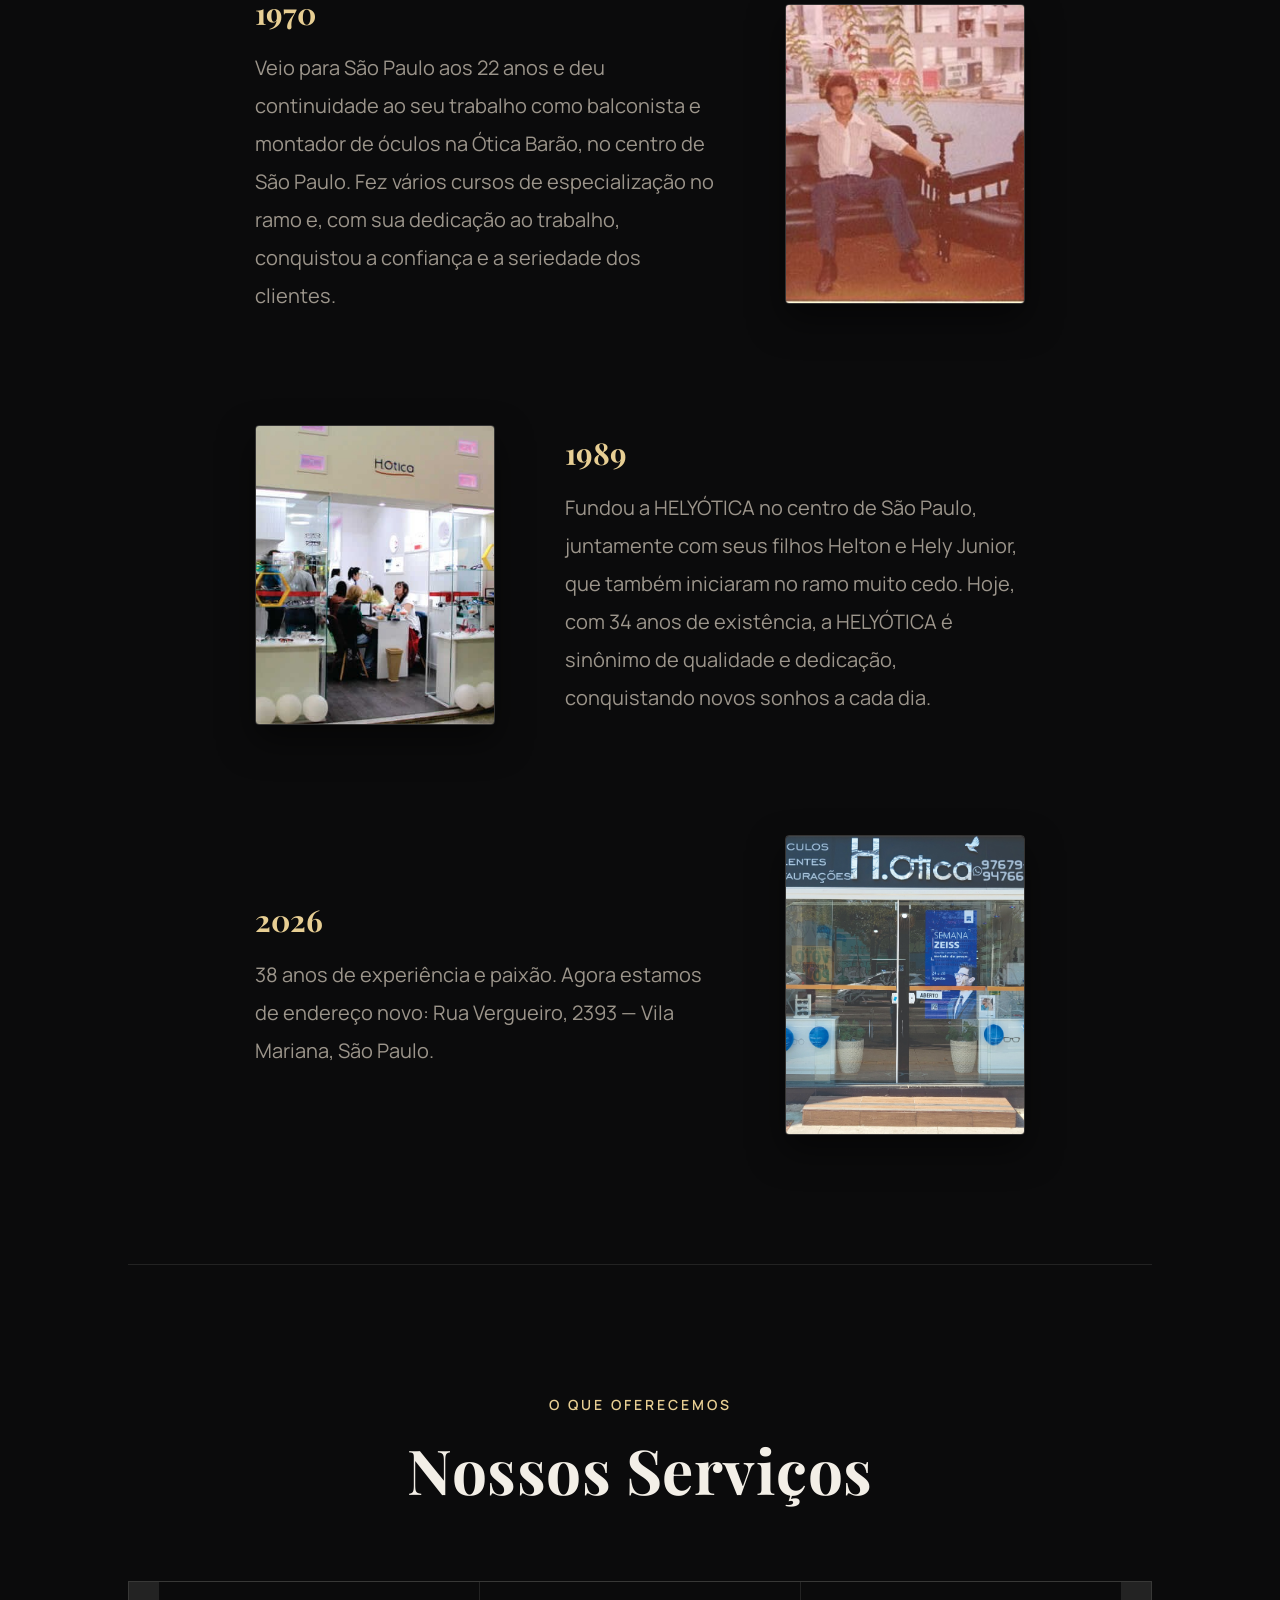
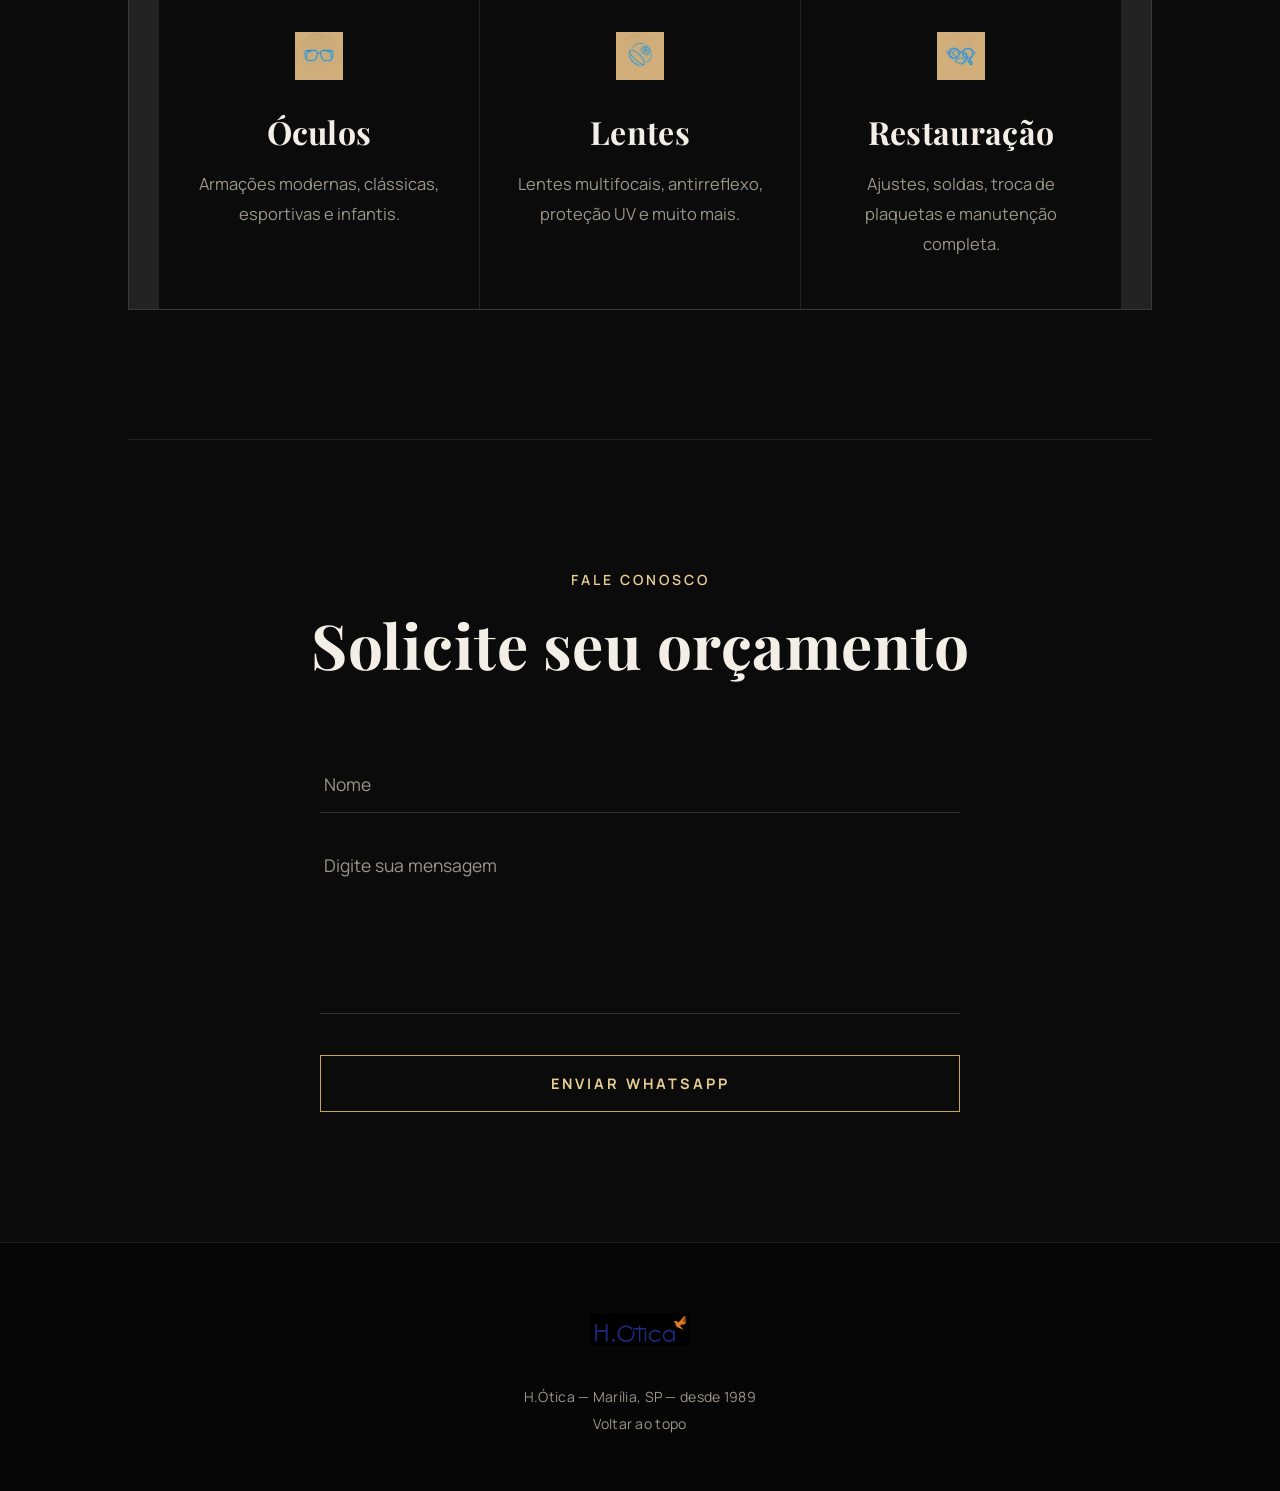
==== commit 382085d5: "Alteração da história que estava incompleta" ====
--- a/hotica.html
+++ b/hotica.html
@@ -54,21 +54,80 @@
 
         <div class="sobre-caixa">
 
-            <img src="foto1.jpeg" class="foto-historia">
-
-            <p class="sobre-paragrafo">
-
-                O Sr. Hely Green iniciou sua carreira em 1966
-                em um laboratório óptico em Marília - SP.
-
-                Em 1989 fundou a H.Ótica,
-                empresa construída com dedicação,
-                tradição e respeito aos clientes.
-
-                Hoje seguimos oferecendo qualidade,
-                tecnologia e atendimento personalizado.
-
-            </p>
+            <div class="sobre-item">
+
+                <img src="foto1.jpeg" class="foto-historia" alt="Hely Green no início de sua carreira, 1966">
+
+                <div class="sobre-texto">
+
+                    <span class="sobre-ano">1966</span>
+
+                    <p class="sobre-paragrafo">
+                        O Sr. Hely Green iniciou sua carreira aos 18 anos de idade,
+                        em um laboratório óptico onde se fabricavam lentes
+                        oftálmicas, em Marília &ndash; SP.
+                    </p>
+
+                </div>
+
+            </div>
+
+            <div class="sobre-item sobre-item-inverso">
+
+                <img src="foto2.jpeg" class="foto-historia" alt="Hely Green na Ótica Barão, São Paulo, 1970">
+
+                <div class="sobre-texto">
+
+                    <span class="sobre-ano">1970</span>
+
+                    <p class="sobre-paragrafo">
+                        Veio para São Paulo aos 22 anos e deu continuidade ao seu
+                        trabalho como balconista e montador de óculos na Ótica
+                        Barão, no centro de São Paulo. Fez vários cursos de
+                        especialização no ramo e, com sua dedicação ao trabalho,
+                        conquistou a confiança e a seriedade dos clientes.
+                    </p>
+
+                </div>
+
+            </div>
+
+            <div class="sobre-item">
+
+                <img src="foto3.jpeg" class="foto-historia" alt="Fundação da H.Ótica, 1989">
+
+                <div class="sobre-texto">
+
+                    <span class="sobre-ano">1989</span>
+
+                    <p class="sobre-paragrafo">
+                        Fundou a HELYÓTICA no centro de São Paulo, juntamente com
+                        seus filhos Helton e Hely Junior, que também iniciaram no
+                        ramo muito cedo. Hoje, com 34 anos de existência, a
+                        HELYÓTICA é sinônimo de qualidade e dedicação, conquistando
+                        novos sonhos a cada dia.
+                    </p>
+
+                </div>
+
+            </div>
+
+            <div class="sobre-item sobre-item-inverso">
+
+                <img src="foto4.jpeg" class="foto-historia" alt="H.Ótica em seu novo endereço, 2026">
+
+                <div class="sobre-texto">
+
+                    <span class="sobre-ano">2026</span>
+
+                    <p class="sobre-paragrafo">
+                        38 anos de experiência e paixão. Agora estamos de endereço
+                        novo: Rua Vergueiro, 2393 &mdash; Vila Mariana, São Paulo.
+                    </p>
+
+                </div>
+
+            </div>
 
         </div>
 
--- a/hotica-1.css
+++ b/hotica-1.css
@@ -1,512 +1,579 @@
 /*==================================================
                 GOOGLE FONTS
 ==================================================*/
-
+ 
 @import url('https://fonts.googleapis.com/css2?family=Manrope:wght@300;400;500;600;700;800&family=Playfair+Display:ital,wght@0,400;0,500;0,600;0,700;1,400;1,500&display=swap');
-
+ 
 /*==================================================
                 RESET
 ==================================================*/
-
+ 
 *{
     margin:0;
     padding:0;
     box-sizing:border-box;
 }
-
+ 
 html{
     scroll-behavior:smooth;
 }
-
+ 
 body{
-
+ 
     background:var(--bg);
     color:var(--ivory);
-
+ 
     font-family:"Manrope",sans-serif;
     font-size:17px;
-
+ 
     overflow-x:hidden;
-
-}
-
+ 
+}
+ 
 ul, ol{
     list-style:none;
 }
-
+ 
 a{
     color:inherit;
 }
-
+ 
 /*==================================================
                 CORES  —  boutique óptica
     charcoal profundo · latão envelhecido · marfim
 ==================================================*/
-
+ 
 :root{
-
+ 
     --bg:#0B0B0C;
     --card:#151517;
-
+ 
     --gold:#C7A45C;
     --gold-light:#E7CE93;
-
+ 
     --ivory:#F3EFE7;
     --gray:#9C958B;
-
+ 
     --line: rgba(243,239,231,.10);
     --line-strong: rgba(243,239,231,.18);
-
-}
-
+ 
+}
+ 
 /*==================================================
                 SCROLL
 ==================================================*/
-
+ 
 ::-webkit-scrollbar{
-
+ 
     width:10px;
-
-}
-
+ 
+}
+ 
 ::-webkit-scrollbar-track{
-
+ 
     background:var(--bg);
-
-}
-
+ 
+}
+ 
 ::-webkit-scrollbar-thumb{
-
+ 
     background:var(--gold);
-
+ 
     border-radius:20px;
-
-}
-
+ 
+}
+ 
 /*==================================================
                 FOCO DE TECLADO
 ==================================================*/
-
+ 
 a:focus-visible,
 button:focus-visible,
 input:focus-visible,
 textarea:focus-visible{
-
+ 
     outline:1.5px solid var(--gold-light);
     outline-offset:4px;
-
-}
-
+ 
+}
+ 
 /*==================================================
                 NAVBAR
 ==================================================*/
-
+ 
 .navegacao{
     position: fixed;
-
+ 
     top: 0;
     left: 0;
-
+ 
     width: 100%;
-
+ 
     display: flex;
-
+ 
     justify-content: space-between;
-
+ 
     align-items: center;
-
+ 
     padding: 20px 8%;
-
+ 
     background: rgba(11,11,12,.72);
     backdrop-filter: blur(16px) saturate(140%);
     -webkit-backdrop-filter: blur(16px) saturate(140%);
-
+ 
     border-bottom: 1px solid var(--line);
-
+ 
     z-index: 999;
 }
-
+ 
 .logo{
-
+ 
     width:110px;
-
+ 
     transition:.4s;
-
-}
-
+ 
+}
+ 
 .logo:hover{
-
+ 
     transform:scale(1.03);
-
-}
-
+ 
+}
+ 
 .menu{
-
+ 
     display: flex;
-
+ 
     list-style: none;
-
+ 
     gap: 46px;
-
+ 
     align-items: center;
-
+ 
     padding-left: 0;
-
-}
-
+ 
+}
+ 
 .menu li{
-
+ 
     list-style:none;
-
-}
-
+ 
+}
+ 
 .menu-link{
-
+ 
     color:var(--ivory);
-
+ 
     text-decoration:none;
-
+ 
     text-transform:uppercase;
-
+ 
     letter-spacing:2px;
-
+ 
     font-size:14.5px;
-
+ 
     font-weight:600;
-
+ 
     position:relative;
-
+ 
     padding-bottom:4px;
-
+ 
     transition:color .35s;
-
-}
-
+ 
+}
+ 
 .menu-link::after{
-
+ 
     content:"";
-
+ 
     position:absolute;
-
+ 
     left:0;
-
+ 
     bottom:0;
-
+ 
     width:100%;
-
+ 
     height:1px;
-
+ 
     background:var(--gold);
-
+ 
     transform:scaleX(0);
     transform-origin:right;
-
+ 
     transition:transform .4s cubic-bezier(.4,0,.2,1);
-
-}
-
+ 
+}
+ 
 .menu-link:hover{
-
+ 
     color:var(--gold-light);
-
-}
-
+ 
+}
+ 
 .menu-link:hover::after{
-
+ 
     transform:scaleX(1);
     transform-origin:left;
-
-}
-
+ 
+}
+ 
 /*==================================================
                 HERO
 ==================================================*/
-
+ 
 .cabecalho{
-
+ 
     position:relative;
-
+ 
     width:100%;
-
+ 
     padding-top:0;
-
+ 
     overflow:hidden;
-
-}
-
+ 
+}
+ 
 /* marca assinatura: anéis de lente sobrepostos, ecoando o nome "Ótica" */
 .cabecalho-marca{
-
+ 
     position:absolute;
-
+ 
     left:50%;
-
+ 
     bottom:-40px;
-
+ 
     width:420px;
     height:220px;
-
+ 
     transform:translateX(-50%);
-
+ 
     pointer-events:none;
-
+ 
     background:
         radial-gradient(circle at 42% 50%, transparent 0 96px, rgba(199,164,92,.16) 97px 98px, transparent 99px),
         radial-gradient(circle at 58% 50%, transparent 0 96px, rgba(199,164,92,.16) 97px 98px, transparent 99px);
-
+ 
     z-index:1;
-
+ 
     mix-blend-mode:screen;
-
-}
-
+ 
+}
+ 
 .banner{
-
+ 
     width:100%;
-
+ 
     height:52vh;
-
+ 
     max-height:480px;
-
+ 
     object-fit:cover;
-
+ 
     object-position:center;
-
+ 
     display:block;
-
+ 
     filter:brightness(.6) saturate(.95);
-
-}
-
+ 
+}
+ 
 .cabecalho-texto{
-
+ 
     position:relative;
-
+ 
     width:90%;
     max-width:760px;
-
+ 
     margin:0 auto;
-
+ 
     padding:70px 0 90px;
-
+ 
     text-align:center;
-
+ 
     z-index:3;
-
-}
-
+ 
+}
+ 
 .eyebrow{
-
+ 
     display:inline-block;
-
+ 
     color:var(--gold-light);
-
+ 
     font-size:14px;
-
+ 
     font-weight:600;
-
+ 
     letter-spacing:3px;
-
+ 
     text-transform:uppercase;
-
+ 
     margin-bottom:22px;
-
-}
-
+ 
+}
+ 
 .eyebrow-centro{
-
+ 
     display:block;
-
+ 
     text-align:center;
-
+ 
     margin-bottom:14px;
-
-}
-
+ 
+}
+ 
 .cabecalho-texto h1{
-
+ 
     font-family:"Playfair Display",serif;
-
+ 
     font-weight:700;
-
+ 
     font-size:clamp(64px,9.5vw,128px);
-
+ 
     line-height:1;
-
+ 
     letter-spacing:1px;
-
+ 
     color:var(--ivory);
-
-}
-
+ 
+}
+ 
 .cabecalho-texto p{
-
+ 
     margin-top:28px;
-
+ 
     font-family:"Playfair Display",serif;
-
+ 
     font-style:italic;
-
+ 
     font-weight:500;
-
+ 
     font-size:clamp(21px,2.6vw,30px);
-
+ 
     color:var(--gray);
-
+ 
     line-height:1.5;
-
-}
-
+ 
+}
+ 
 /*==================================================
                 SEÇÕES
 ==================================================*/
-
+ 
 section{
-
+ 
     padding:130px 10%;
-
+ 
     position:relative;
-
-}
-
+ 
+}
+ 
 section:not(:last-of-type)::after{
-
+ 
     content:"";
-
+ 
     position:absolute;
-
+ 
     bottom:0;
-
+ 
     left:10%;
-
+ 
     width:80%;
-
+ 
     height:1px;
-
+ 
     background:var(--line);
-
-}
-
+ 
+}
+ 
 /*==================================================
                 TITULOS
 ==================================================*/
-
+ 
 .sobre-titulo,
 .projetos-titulo,
 .contatos-titulo{
+ 
+    font-family:"Playfair Display",serif;
+ 
+    font-size:62px;
+ 
+    font-weight:700;
+ 
+    text-align:center;
+ 
+    margin-bottom:70px;
+ 
+    color:var(--ivory);
+ 
+    letter-spacing:.5px;
+ 
+}
+ 
+/*==================================================
+                ESPAÇAMENTO
+==================================================*/
+ 
+.sobre{
+ 
+    margin-top:0;
+ 
+}
+ 
+.projetos{
+ 
+    margin-top:0;
+ 
+}
+ 
+.contatos{
+ 
+    margin-top:0;
+ 
+}
+ 
+/*==================================================
+                NOSSA HISTÓRIA
+==================================================*/
+ 
+.sobre-caixa{
+ 
+    display:flex;
+ 
+    flex-direction:column;
+ 
+    gap:110px;
+ 
+    max-width:1000px;
+ 
+    margin:0 auto;
+ 
+}
+ 
+.sobre-item{
+ 
+    display:flex;
+ 
+    align-items:center;
+ 
+    justify-content:center;
+ 
+    gap:70px;
+ 
+    flex-wrap:wrap;
+ 
+}
+ 
+.sobre-item-inverso{
+ 
+    flex-direction:row-reverse;
+ 
+}
+ 
+.sobre-texto{
+ 
+    max-width:460px;
+ 
+}
+ 
+.sobre-ano{
+ 
+    display:block;
+ 
+    font-family:"Playfair Display",serif;
+ 
+    font-weight:700;
+ 
+    font-size:30px;
+ 
+    color:var(--gold-light);
+ 
+    margin-bottom:16px;
+ 
+}
+ 
+.foto-historia{
+ 
+    width:240px;
+ 
+    height:300px;
+ 
+    object-fit:cover;
+ 
+    border-radius:4px;
+ 
+    transition:.5s;
+ 
+    box-shadow:0 15px 35px rgba(0,0,0,.5);
+ 
+    border:1px solid var(--line-strong);
+ 
+}
+ 
+.foto-historia:hover{
+ 
+    transform:translateY(-8px);
+ 
+}
 
-    font-family:"Playfair Display",serif;
-
-    font-size:62px;
-
-    font-weight:700;
-
-    text-align:center;
-
-    margin-bottom:70px;
-
-    color:var(--ivory);
-
-    letter-spacing:.5px;
-
-}
-
-/*==================================================
-                ESPAÇAMENTO
-==================================================*/
-
-.sobre{
-
-    margin-top:0;
-
-}
-
-.projetos{
-
-    margin-top:0;
-
-}
-
-.contatos{
-
-    margin-top:0;
-
-}
-
-/*==================================================
-                NOSSA HISTÓRIA
-==================================================*/
-
-.sobre-caixa{
-
+.foto-historia2{
+ 
+    width:240px;
+ 
+    height:300px;
+ 
+    object-fit:cover;
+ 
+    border-radius:4px;
+ 
+    transition:.5s;
+ 
+    box-shadow:0 15px 35px rgba(0,0,0,.5);
+ 
+    border:1px solid var(--line-strong);
+ 
+}
+ 
+.foto-historia2:hover{
+ 
+    transform:translateY(-8px);
+ 
+}
+ 
+ 
+.sobre-paragrafo{
+ 
+    max-width:620px;
+ 
+    color:var(--gray);
+ 
+    font-size:20px;
+ 
+    line-height:38px;
+ 
+}
+ 
+/*==================================================
+                SERVIÇOS
+==================================================*/
+ 
+.projetos-caixa{
+ 
     display:flex;
-
-    align-items:center;
-
+ 
     justify-content:center;
-
-    gap:100px;
-
+ 
+    gap:1px;
+ 
     flex-wrap:wrap;
-
-}
-
-.foto-historia{
-
-    width:240px;
-
-    height:300px;
-
-    object-fit:cover;
-
-    border-radius:4px;
-
-    transition:.5s;
-
-    box-shadow:0 15px 35px rgba(0,0,0,.5);
-
-    border:1px solid var(--line-strong);
-
-}
-
-.foto-historia:hover{
-
-    transform:translateY(-8px);
-
-}
-
-.sobre-paragrafo{
-
-    max-width:620px;
-
-    color:var(--gray);
-
-    font-size:20px;
-
-    line-height:38px;
-
-}
-
-/*==================================================
-                SERVIÇOS
-==================================================*/
-
-.projetos-caixa{
-
-    display:flex;
-
-    justify-content:center;
-
-    gap:1px;
-
-    flex-wrap:wrap;
-
+ 
     background:var(--line);
-
+ 
     border:1px solid var(--line);
-
-}
-
+ 
+}
+ 
 .projetos-card{
     width: 320px;
     padding: 50px 35px;
@@ -514,318 +581,332 @@
     background:var(--bg);
     transition:.4s;
 }
-
+ 
 .projetos-card:hover{
-
+ 
     background:var(--card);
-
-}
-
+ 
+}
+ 
 .projetos-imagem{
     width: 48px !important;
     height: 48px !important;
-
+ 
     object-fit: contain;
-
+ 
     display: block;
-
+ 
     margin: 0 auto 30px;
-
+ 
     filter: invert(74%) sepia(24%) saturate(555%) hue-rotate(357deg) brightness(93%) contrast(90%);
-
-}
-
+ 
+}
+ 
 .caixa-textos-projeto h3{
-
+ 
     font-family:"Playfair Display",serif;
-
+ 
     font-size:32px;
-
+ 
     font-weight:700;
-
+ 
     color:var(--ivory);
-
+ 
     margin-bottom:16px;
-
+ 
     letter-spacing:.3px;
-
-}
-
+ 
+}
+ 
 .caixa-textos-projeto p{
-
+ 
     color:var(--gray);
-
+ 
     line-height:30px;
-
+ 
     font-size:16.5px;
-
-}
-
+ 
+}
+ 
 /*==================================================
                 CONTATO
 ==================================================*/
-
+ 
 .formulario-contato{
-
+ 
     max-width:640px;
-
+ 
     margin:auto;
-
-}
-
+ 
+}
+ 
 .grupo-form{
-
+ 
     margin-bottom:24px;
-
-}
-
+ 
+}
+ 
 .campo-form{
-
+ 
     width:100%;
-
+ 
     background:transparent;
-
+ 
     color:var(--ivory);
-
+ 
     border:none;
-
+ 
     border-bottom:1px solid var(--line-strong);
-
+ 
     border-radius:0;
-
+ 
     padding:16px 4px;
-
+ 
     font-family:"Manrope",sans-serif;
-
+ 
     font-size:17.5px;
-
+ 
     transition:.3s;
-
+ 
     outline:none;
-
-}
-
+ 
+}
+ 
 .campo-form::placeholder{
-
+ 
     color:var(--gray);
-
-}
-
+ 
+}
+ 
 .campo-form:focus{
-
+ 
     border-color:var(--gold);
-
-}
-
+ 
+}
+ 
 textarea{
-
+ 
     resize:none;
-
-}
-
+ 
+}
+ 
 .botao-form{
-
+ 
     width:100%;
-
+ 
     margin-top:12px;
-
+ 
     padding:18px;
-
+ 
     background:transparent;
-
+ 
     color:var(--gold-light);
-
+ 
     border:1px solid var(--gold);
-
+ 
     border-radius:0;
-
+ 
     cursor:pointer;
-
+ 
     font-family:"Manrope",sans-serif;
-
+ 
     font-size:14.5px;
-
+ 
     font-weight:700;
-
+ 
     letter-spacing:3px;
-
+ 
     text-transform:uppercase;
-
+ 
     transition:.4s;
-
-}
-
+ 
+}
+ 
 .botao-form:hover{
-
+ 
     background:var(--gold);
-
+ 
     color:#0B0B0C;
-
-}
-
+ 
+}
+ 
 /*==================================================
                 RODAPÉ
 ==================================================*/
-
+ 
 footer{
-
+ 
     background:#060606;
-
+ 
     padding:70px 10% 50px;
-
+ 
     text-align:center;
-
+ 
     border-top:1px solid var(--line);
-
-}
-
+ 
+}
+ 
 footer img{
-
+ 
     width:100px;
-
+ 
     margin-bottom:28px;
-
+ 
     opacity:.9;
-
-}
-
+ 
+}
+ 
 footer p{
-
+ 
     color:var(--gray);
-
+ 
     margin:8px 0;
-
+ 
     font-size:14px;
-
+ 
     letter-spacing:.3px;
-
-}
-
+ 
+}
+ 
 footer a{
-
+ 
     color:var(--gray);
-
+ 
     text-decoration:none;
-
+ 
     transition:.3s;
-
-}
-
+ 
+}
+ 
 footer a:hover{
-
+ 
     color:var(--gold-light);
-
-}
-
+ 
+}
+ 
 /*==================================================
                 RESPONSIVO
 ==================================================*/
-
+ 
 @media(max-width:1000px){
-
+ 
     .navegacao{
-
+ 
         flex-direction:column;
-
+ 
         gap:20px;
-
+ 
         padding:16px 8%;
-
-    }
-
+ 
+    }
+ 
     .menu{
-
+ 
         gap:24px;
-
+ 
         flex-wrap:wrap;
-
+ 
         justify-content:center;
-
-    }
-
+ 
+    }
+ 
     .cabecalho{
-
+ 
         padding-top:0;
-
-    }
-
+ 
+    }
+ 
     .banner{
-
+ 
         height:42vh;
-
-    }
-
+ 
+    }
+ 
     .sobre-caixa{
-
+ 
+        gap:70px;
+ 
+    }
+ 
+    .sobre-item,
+    .sobre-item-inverso{
+ 
         flex-direction:column;
-
+ 
         text-align:center;
-
-        gap:50px;
-
-    }
-
+ 
+        gap:35px;
+ 
+    }
+ 
+    .sobre-texto{
+ 
+        max-width:460px;
+ 
+    }
+ 
     .foto-historia{
         width: 220px;
         height: 280px;
     }
-
+ 
     .cabecalho-marca{
         width:70vw;
         max-width:340px;
         height:180px;
     }
-
-}
-
+ 
+}
+ 
 @media(max-width:768px){
-
+ 
     section{
-
+ 
         padding:90px 8%;
-
-    }
-
+ 
+    }
+ 
     .sobre-titulo,
     .projetos-titulo,
     .contatos-titulo{
-
+ 
         font-size:44px;
-
-    }
-
+ 
+    }
+ 
     .menu{
-
+ 
         gap:16px;
-
-    }
-
+ 
+    }
+ 
     .menu-link{
-
+ 
         font-size:13px;
         letter-spacing:1.5px;
-
-    }
-
+ 
+    }
+ 
     .banner{
-
+ 
         height:36vh;
-
-    }
-
+ 
+    }
+ 
     .projetos-card{
-
+ 
         width:280px;
         padding: 40px 28px;
-
-    }
-
+ 
+    }
+ 
     .sobre-paragrafo{
-
+ 
         font-size:18px;
-
+ 
         line-height:33px;
-
-    }
-
-}+ 
+    }
+ 
+}
+ 
